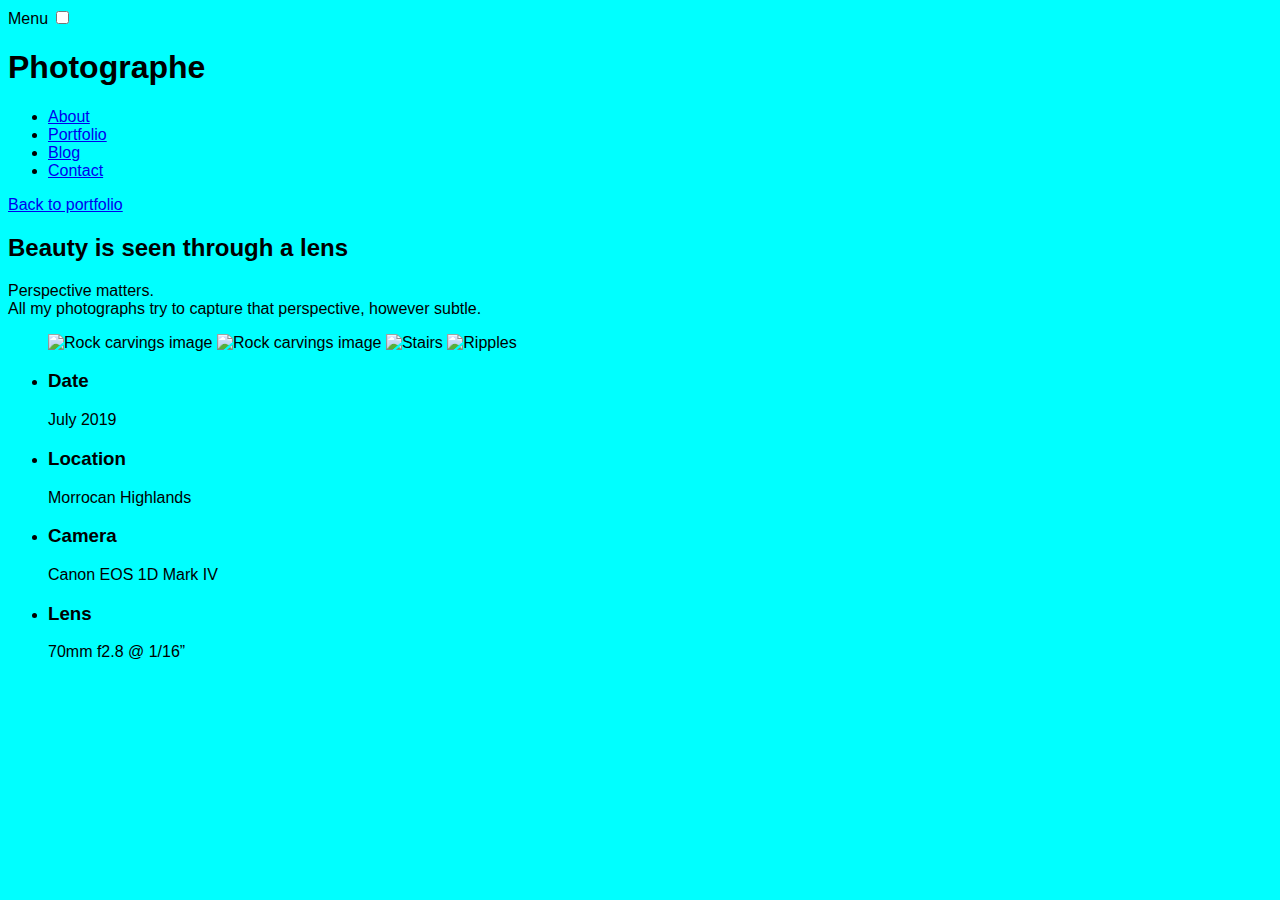
==== index.html @ aca53f69 "Putting the fonts links in the html and creating some files for fonts" ====
<!DOCTYPE html>
<html lang="en">
<head>
  <meta charset="UTF-8">
  <meta name="viewport" content="width=device-width, initial-scale=1.0">
  <link rel="stylesheet" href="css/index.css">
  <link href="https://fonts.googleapis.com/css2?family=DM+Sans:wght@400;700&display=swap" rel="stylesheet">
  <link href="https://fonts.googleapis.com/css2?family=DM+Sans:wght@400;700&family=DM+Serif+Display&display=swap" rel="stylesheet">
  <title>Portfolio detail</title>
</head>
<body>
  <label class="label_menu" for="menu">Menu</label>
  <input class="input_menu" type="checkbox" id="menu">
  <header class="site_header">
    <h1 class="site_header__heading">
      Photographe
    </h1>
    <nav class="site_header__navigation">
      <ul class="site_header__lists">
        <li class="site_header__list--items"> <a class="site_header__list--link" href="/about">About</a></li>
        <li class="site_header__list--items"> <a class="site_header__list--link" href="/portfolio">Portfolio</a></li>
        <li class="site_header__list--items"> <a class="site_header__list--link" href="/blog">Blog</a></li>
        <li class="site_header__list--items"> <a class="site_header__list--link" href="/contact">Contact</a></li>
      </ul>
    </nav>
  </header>
  <main>
    <header class="masthead">
      <p class="previous"><a href="/portfolio">Back to portfolio</a></p>
      <h2 class="masthead_heading">
        Beauty is seen through a lens
      </h2>
      <p class="masthead-description">
        Perspective matters.<br>
        All my photographs try to capture that perspective, however subtle.
      </p>
      <figure>
        <picture>
        <img src="./images/rock_carvings_md.jpg" alt="Rock carvings image">
        </picture>
        <picture>
        <img src="./images/rock_carvings_sm.jpg" alt="Rock carvings image">
        </picture>
        <picture>
          <img src="./images/stairs_sm.jpg" alt="Stairs">
        </picture>
        <picture>
          <img src="./images/ripples_sm.jpg" alt="Ripples">
        </picture>
      </figure>
      <ul class="masthead_list">
        <li class="masthead_list__items">
          <h3 class="masthead_list__items--categorie">Date</h3>
          <p class="masthead_list__items--result">July 2019</p>
        </li>
        <li class="masthead_list__items">
          <h3 class="masthead_list__items--categorie">Location</h3>
          <p class="masthead_list__items--result">Morrocan Highlands</p>
        </li>
        <li class="masthead_list__items">
          <h3 class="masthead_list__items--categorie">Camera</h3>
          <p class="masthead_list__items--result">Canon EOS 1D Mark IV</p>
        </li>
        <li class="masthead_list__items">
          <h3 class="masthead_list__items--categorie">Lens</h3>
          <p class="masthead_list__items--result">70mm f2.8 @ 1/16”</p>
        </li>
      </ul>
    </header>
  </main>
</body>
</html>
---- css/index.css ----
html {
  font-family: Arial, Helvetica, sans-serif; }

body {
  background-color: aqua; }
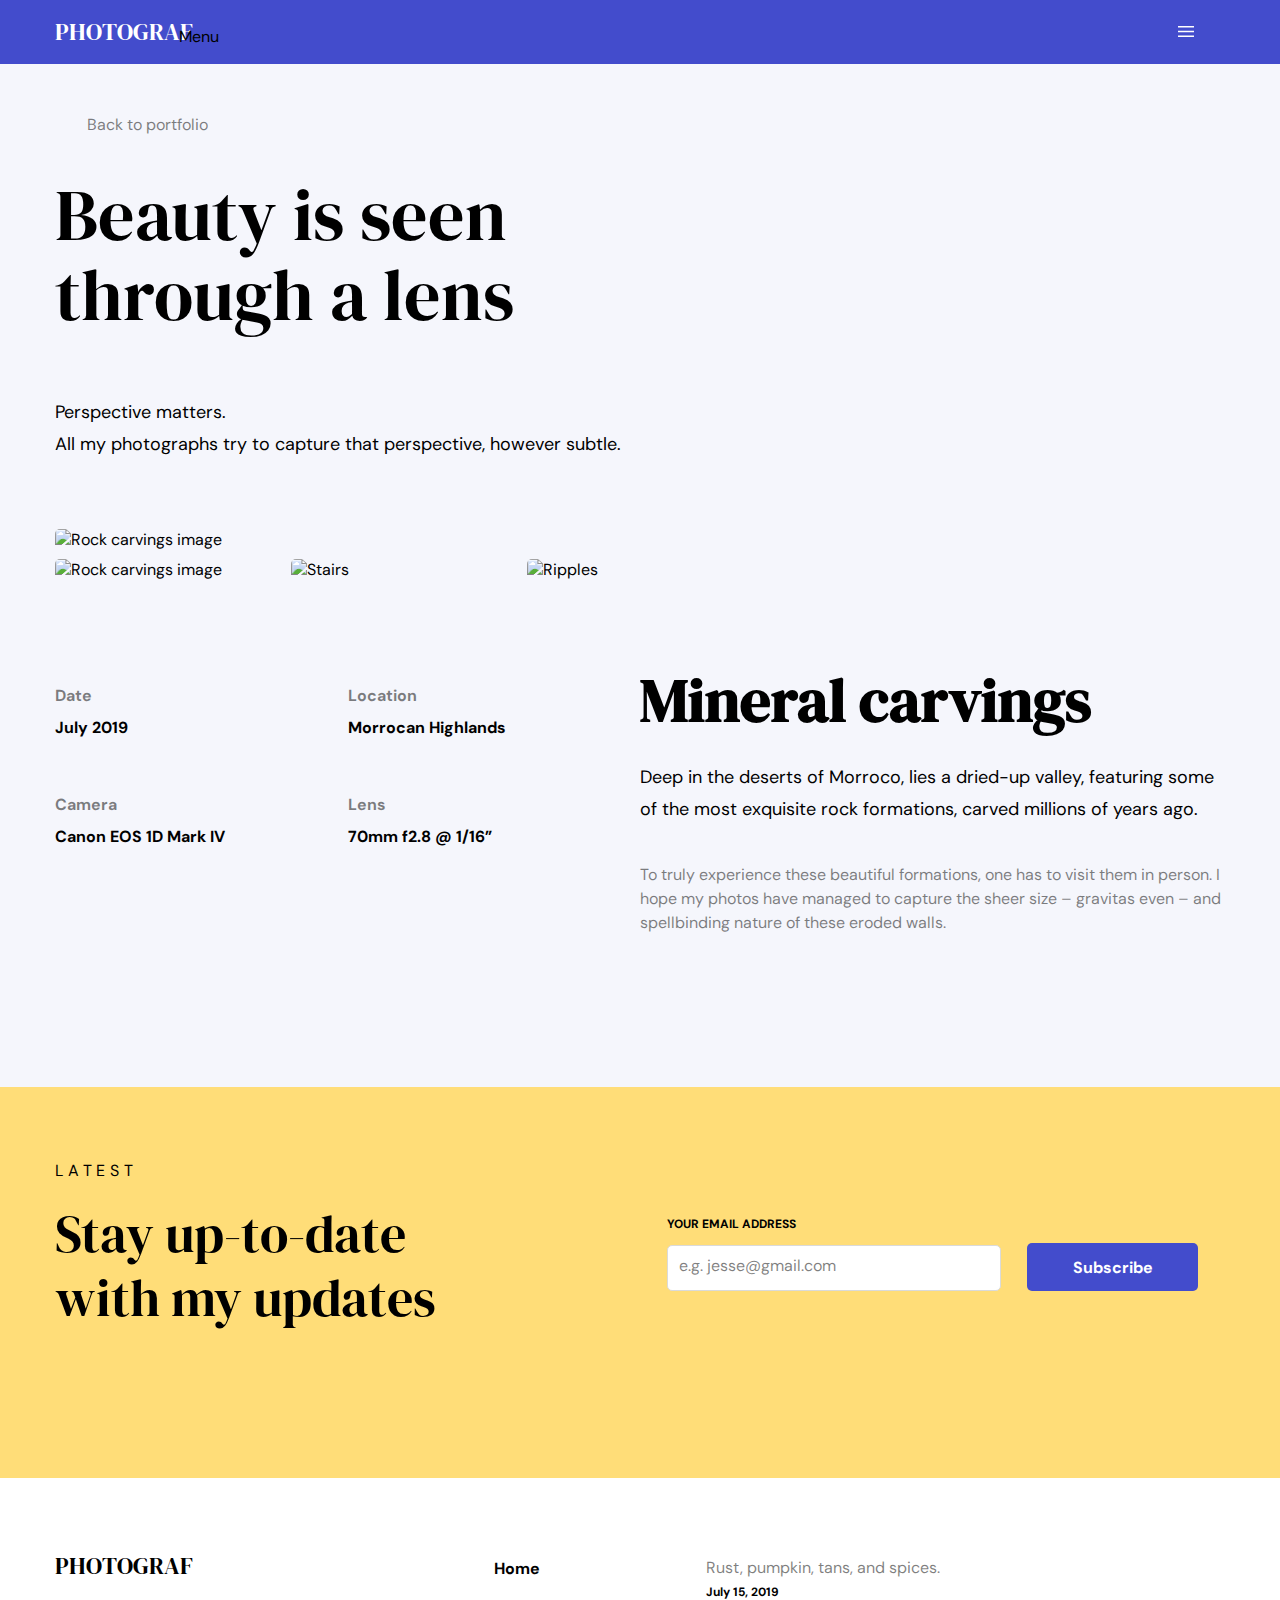
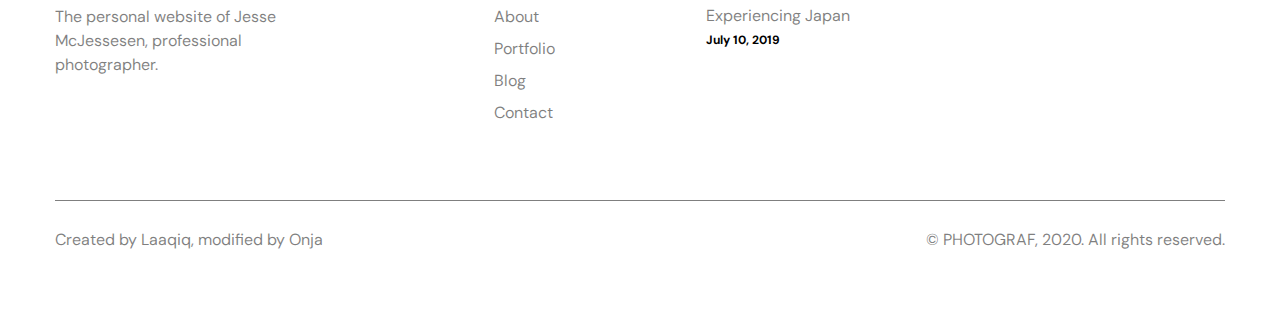
==== commit d3197544: "Modifying the alignement of the masthead in the desktop" ====
--- a/index.html
+++ b/index.html
@@ -1,72 +1,181 @@
 <!DOCTYPE html>
 <html lang="en">
+
 <head>
   <meta charset="UTF-8">
   <meta name="viewport" content="width=device-width, initial-scale=1.0">
   <link rel="stylesheet" href="css/index.css">
   <link href="https://fonts.googleapis.com/css2?family=DM+Sans:wght@400;700&display=swap" rel="stylesheet">
-  <link href="https://fonts.googleapis.com/css2?family=DM+Sans:wght@400;700&family=DM+Serif+Display&display=swap" rel="stylesheet">
+  <link href="https://fonts.googleapis.com/css2?family=DM+Sans:wght@400;700&family=DM+Serif+Display&display=swap"
+    rel="stylesheet">
   <title>Portfolio detail</title>
 </head>
+
 <body>
-  <label class="label_menu" for="menu">Menu</label>
-  <input class="input_menu" type="checkbox" id="menu">
+  <input type="checkbox" name="menu" id="menu">
   <header class="site_header">
-    <h1 class="site_header__heading">
-      Photographe
-    </h1>
-    <nav class="site_header__navigation">
-      <ul class="site_header__lists">
-        <li class="site_header__list--items"> <a class="site_header__list--link" href="/about">About</a></li>
-        <li class="site_header__list--items"> <a class="site_header__list--link" href="/portfolio">Portfolio</a></li>
-        <li class="site_header__list--items"> <a class="site_header__list--link" href="/blog">Blog</a></li>
-        <li class="site_header__list--items"> <a class="site_header__list--link" href="/contact">Contact</a></li>
-      </ul>
-    </nav>
+    <label class="label_menu" for="menu">
+      <span class="site_header--span">Menu</span>
+    </label>
+    <div class="container">
+      <h1 class="site_header__heading">
+        Photograf
+      </h1>
+      <nav class="site_header__navigation">
+        <ul class="site_header__lists">
+          <li class="site_header__list--items"> <a class="site_header__list--link" href="/about">About</a></li>
+          <li class="site_header__list--items"> <a class="site_header__list--link" href="/portfolio">Portfolio</a></li>
+          <li class="site_header__list--items"> <a class="site_header__list--link active" href="/blog">Blog</a></li>
+          <li class="site_header__list--items"> <a class="site_header__list--link" href="/contact">Contact</a></li>
+        </ul>
+      </nav>
+    </div>
   </header>
   <main>
     <header class="masthead">
-      <p class="previous"><a href="/portfolio">Back to portfolio</a></p>
-      <h2 class="masthead_heading">
-        Beauty is seen through a lens
-      </h2>
-      <p class="masthead-description">
-        Perspective matters.<br>
-        All my photographs try to capture that perspective, however subtle.
-      </p>
-      <figure>
-        <picture>
-        <img src="./images/rock_carvings_md.jpg" alt="Rock carvings image">
-        </picture>
-        <picture>
-        <img src="./images/rock_carvings_sm.jpg" alt="Rock carvings image">
-        </picture>
-        <picture>
-          <img src="./images/stairs_sm.jpg" alt="Stairs">
-        </picture>
-        <picture>
-          <img src="./images/ripples_sm.jpg" alt="Ripples">
-        </picture>
-      </figure>
-      <ul class="masthead_list">
-        <li class="masthead_list__items">
-          <h3 class="masthead_list__items--categorie">Date</h3>
-          <p class="masthead_list__items--result">July 2019</p>
-        </li>
-        <li class="masthead_list__items">
-          <h3 class="masthead_list__items--categorie">Location</h3>
-          <p class="masthead_list__items--result">Morrocan Highlands</p>
-        </li>
-        <li class="masthead_list__items">
-          <h3 class="masthead_list__items--categorie">Camera</h3>
-          <p class="masthead_list__items--result">Canon EOS 1D Mark IV</p>
-        </li>
-        <li class="masthead_list__items">
-          <h3 class="masthead_list__items--categorie">Lens</h3>
-          <p class="masthead_list__items--result">70mm f2.8 @ 1/16”</p>
-        </li>
-      </ul>
+      <div class="container">
+        <p class="previous"><a href="/portfolio">Back to portfolio</a></p>
+        <h2 class="masthead_heading">
+          Beauty is seen through a lens
+        </h2>
+        <p class="masthead-description description">
+          Perspective matters.<br>
+          All my photographs try to capture that perspective, however subtle.
+        </p>
+        <figure class="images_sample">
+          <picture class="image_1">
+            <source media="(min-width: 1170px)" srcset="./images/rock_carvings_lg.jpg">
+            <source media="(min-width: 768px)" srcset="./images/rock_carvings_sm.jpg">
+            <img src="./images/rock_sm.jpg" alt="Rock carvings image">
+          </picture>
+          <picture class="image_2">
+            <source media="(min-width: 1170px)" srcset="./images/rock_carvings_lg.jpg">
+            <source media="(min-width: 768px)" srcset="./images/rock_carvings_md.jpg">
+            <img src="./images/rock_carvings_sm.jpg" alt="Rock carvings image">
+          </picture>
+          <picture class="image_3">
+            <source media="(min-width: 1170px)" srcset="./images/stairs_lg.jpg">
+            <source media="(min-width: 768px)" srcset="./images/stairs_md.jpg">
+            <img src="./images/stairs_sm.jpg" alt="Stairs">
+          </picture>
+          <picture class="image_4">
+            <source media="(min-width: 1170px)" srcset="./images/ripples_lg.jpg">
+            <source media="(min-width: 768px)" srcset="./images/ripples_md.jpg">
+            <img src="./images/ripples_sm.jpg" alt="Ripples">
+          </picture>
+        </figure>
+        <div class="masthead_information">
+          <ul class="masthead_list">
+            <li class="masthead_list__items">
+              <h3 class="masthead_list__items--categorie">Date</h3>
+              <p class="masthead_list__items--result">July 2019</p>
+            </li>
+            <li class="masthead_list__items">
+              <h3 class="masthead_list__items--categorie">Location</h3>
+              <p class="masthead_list__items--result">Morrocan Highlands</p>
+            </li>
+            <li class="masthead_list__items">
+              <h3 class="masthead_list__items--categorie">Camera</h3>
+              <p class="masthead_list__items--result">Canon EOS <br> 1D Mark IV</p>
+            </li>
+            <li class="masthead_list__items">
+              <h3 class="masthead_list__items--categorie">Lens</h3>
+              <p class="masthead_list__items--result">70mm f2.8 @ 1/16”</p>
+            </li>
+          </ul>
+          <div class="information">
+            <header class="information_header">
+              <h3 class="information_heading">Mineral carvings</h3>
+            </header>
+            <p class="information_description description">Deep in the deserts of Morroco, lies a dried-up valley,
+              featuring
+              some of the most exquisite rock formations, carved millions of years ago.</p>
+            <p class="information_recommendation">To truly experience these beautiful formations, one has to visit them
+              in
+              person. I hope my photos have managed to capture the sheer size – gravitas even – and spellbinding nature
+              of
+              these eroded walls.</p>
+            <ul class="social_links">
+              <li><a class="icon icon_facebook" href="/facebook">Facebook</a></li>
+              <li><a class="icon icon_twitter" href="/twitter">Twitter</a></li>
+              <li><a class="icon icon_instagram" href="/instagram">instagram</a></li>
+            </ul>
+          </div>
+        </div>
+      </div>
     </header>
+    <article class="updates">
+      <div class="container updates_container">
+        <div class="header_container">
+          <p class="updates_categorie">Latest</p>
+          <header class="upadates_header">
+            <h3 class="updates_heading">Stay up-to-date with my updates</h3>
+          </header>
+        </div>
+        <form class="form_subscribe" action="/subscribe" mehtod="POST">
+          <div class="form_row">
+            <label for="subscribe_email" class="updates_label">Your email address</label>
+            <input type="email" name="email" id="subscribe_email" placeholder="e.g. jesse@gmail.com" required>
+          </div>
+          <div class="form_actions">
+            <button class="updates_submit" type="submit">Subscribe</button>
+          </div>
+        </form>
+      </div>
+    </article>
   </main>
+  <footer class="footer">
+    <div class="container">
+      <div class="footer_container">
+        <div class="footer_personal__info">
+          <h3 class="footer_heading">Photograf</h3>
+          <p class="footer_presentation">The personal website of Jesse McJessesen, professional photographer.</p>
+          <ul class="social_links">
+            <li><a class="icon icon_facebook" href="/facebook">Facebook</a></li>
+            <li><a class="icon icon_twitter" href="/twitter">Twitter</a></li>
+            <li><a class="icon icon_instagram" href="/instagram">instagram</a></li>
+          </ul>
+        </div>
+        <div class="footer_lists__container">
+          <ul class="footer__lists">
+            <li class="footer_list--items footer_list--items-active"><a class="active" href="/home">Home</a></li>
+            <li class="footer__list--items"> <a class="footer__list--link" href="/about">About</a></li>
+            <li class="footer__list--items"> <a class="footer__list--link" href="/portfolio">Portfolio</a></li>
+            <li class="footer__list--items"> <a class="footer__list--link" href="/blog">Blog</a></li>
+            <li class="footer__list--items"> <a class="footer__list--link" href="/contact">Contact</a></li>
+          </ul>
+        </div>
+        <div class="footer_images__container">
+          <ul class="footer_images__lists">
+            <li class="footer_woman__images">
+              <picture>
+                <source media="(min-width: 1000px)" srcset="./images/woman_sm.jpg">
+                <img src="./images/woman_xs.jpg" alt="">
+              </picture>
+              <div>
+                <p class="image_name">Rust, pumpkin, tans, and spices.</p>
+                <p class="image_date">July 15, 2019</p>
+              </div>
+            </li>
+            <li class="footer_passage__images">
+              <picture>
+                <source media="(min-width: 1000px)" srcset="./images/passage_sm.jpg">
+                <img src="./images/passage_xs.jpg" alt="">
+              </picture>
+              <div>
+                <p class="image_name">Experiencing Japan</p>
+                <p class="image_date">July 10, 2019</p>
+              </div>
+            </li>
+          </ul>
+        </div>
+      </div>
+      <div class="footer_creater">
+        <p class="footer_creater_modifier">Created by Laaqiq, modified by Onja</p>
+        <p class="footer_creater_copyright">© PHOTOGRAF, 2020. All rights reserved.</p>
+      </div>
+    </div>
+  </footer>
 </body>
+
 </html>--- a/css/index.css
+++ b/css/index.css
@@ -1,5 +1,618 @@
+.footer_heading {
+  font-family: 'DM Serif Display';
+  font-style: normal;
+  font-weight: normal;
+  font-size: 24px;
+  line-height: 32px;
+  text-transform: uppercase;
+  margin: 0; }
+
+.site_header__lists .site_header__list--items .site_header__list--link, .previous a, .masthead_list__items--result,
+.masthead_list__items--categorie, .information_recommendation, .updates_categorie, .updates_submit, #subscribe_email::placeholder, .footer_presentation,
+.footer__list--link,
+.image_name,
+.footer_creater_modifier,
+.footer_creater_copyright, .active {
+  font-family: 'DM Sans';
+  font-style: normal;
+  font-size: 1rem;
+  line-height: 24px; }
+
+.masthead-description, .information_description {
+  font-family: 'DM Sans';
+  font-style: normal;
+  font-weight: normal;
+  font-size: calc(1rem + 2px);
+  line-height: 32px;
+  color: #000000; }
+
 html {
-  font-family: Arial, Helvetica, sans-serif; }
+  font-family: "DM Sans", Arial, Helvetica, sans-serif; }
 
 body {
-  background-color: aqua; }
+  background-color: rgba(67, 76, 204, 0.05);
+  margin: 0;
+  padding: 0; }
+
+.container {
+  margin-inline-start: 14px;
+  margin-inline-end: 15px; }
+
+figure,
+p {
+  margin: 0;
+  padding: 0; }
+
+ul {
+  list-style: none;
+  margin: 0;
+  padding: 0; }
+
+body * a {
+  text-decoration: none; }
+
+@media (min-width: 1200px) {
+  .container {
+    margin-inline-end: auto;
+    margin-inline-start: auto;
+    max-width: 1170px;
+    overflow: hidden; } }
+
+.footer_heading {
+  font-family: 'DM Serif Display';
+  font-style: normal;
+  font-weight: normal;
+  font-size: 24px;
+  line-height: 32px;
+  text-transform: uppercase;
+  margin: 0; }
+
+.site_header__lists .site_header__list--items .site_header__list--link, .previous a, .masthead_list__items--result,
+.masthead_list__items--categorie, .information_recommendation, .updates_categorie, .updates_submit, #subscribe_email::placeholder, .footer_presentation,
+.footer__list--link,
+.image_name,
+.footer_creater_modifier,
+.footer_creater_copyright, .active {
+  font-family: 'DM Sans';
+  font-style: normal;
+  font-size: 1rem;
+  line-height: 24px; }
+
+.masthead-description, .information_description {
+  font-family: 'DM Sans';
+  font-style: normal;
+  font-weight: normal;
+  font-size: calc(1rem + 2px);
+  line-height: 32px;
+  color: #000000; }
+
+.site_header {
+  background-color: #434CCC;
+  position: relative;
+  width: 100%;
+  top: 0;
+  left: 0;
+  right: 0;
+  padding-block-start: 16px;
+  padding-block-end: 16px; }
+
+.site_header__heading {
+  font-family: 'DM Serif Display';
+  font-style: normal;
+  font-weight: normal;
+  font-size: calc(1rem + 0.5rem);
+  line-height: calc(24px + 8px);
+  color: #FFFFFF;
+  text-transform: uppercase;
+  margin: 0;
+  padding: 0; }
+
+input[type="checkbox"] {
+  position: absolute;
+  z-index: -1;
+  top: 4%;
+  left: 90%; }
+
+.site_header--span {
+  display: block;
+  text-indent: -999px; }
+
+.label_menu {
+  position: absolute;
+  width: 20px;
+  height: 14px;
+  background-image: url("../images/icon_menu.svg");
+  background-repeat: no-repeat;
+  background-size: 1rem;
+  top: 40%;
+  left: 92%; }
+
+.site_header__navigation {
+  padding: 2rem;
+  background-color: lightslategray;
+  position: absolute;
+  z-index: 2;
+  top: 0;
+  left: 0;
+  bottom: 100%;
+  width: 200px;
+  height: 100vh;
+  transform: translateX(-100%);
+  transition: transform 0.3s; }
+
+body > input[type="checkbox"]:checked ~ .site_header .site_header__navigation {
+  transform: translateX(0%); }
+
+body > input[type="checkbox"]:checked ~ .site_header .label_menu {
+  position: absolute;
+  z-index: 2;
+  top: 0;
+  right: 0;
+  bottom: 0;
+  left: 0;
+  height: 100%;
+  width: 100%; }
+
+.site_header__lists {
+  display: flex;
+  flex-direction: column;
+  justify-content: space-between; }
+  .site_header__lists .site_header__list--items + .site_header__list--items {
+    padding-block-start: 1rem; }
+
+.site_header__lists .site_header__list--items .site_header__list--link {
+  font-weight: bold;
+  color: #FFFFFF; }
+
+.site_header__lists .site_header__list--items .active,
+.site_header__lists .site_header__list--link:hover {
+  color: black;
+  opacity: 0.5; }
+
+.footer_heading {
+  font-family: 'DM Serif Display';
+  font-style: normal;
+  font-weight: normal;
+  font-size: 24px;
+  line-height: 32px;
+  text-transform: uppercase;
+  margin: 0; }
+
+.site_header__lists .site_header__list--items .site_header__list--link, .previous a, .masthead_list__items--result,
+.masthead_list__items--categorie, .information_recommendation, .updates_categorie, .updates_submit, #subscribe_email::placeholder, .footer_presentation,
+.footer__list--link,
+.image_name,
+.footer_creater_modifier,
+.footer_creater_copyright, .active {
+  font-family: 'DM Sans';
+  font-style: normal;
+  font-size: 1rem;
+  line-height: 24px; }
+
+.masthead-description, .information_description {
+  font-family: 'DM Sans';
+  font-style: normal;
+  font-weight: normal;
+  font-size: calc(1rem + 2px);
+  line-height: 32px;
+  color: #000000; }
+
+.masthead {
+  padding-block-start: 31px;
+  padding-block-end: 105px; }
+
+.previous a {
+  font-weight: normal;
+  color: rgba(0, 0, 0, 0.5); }
+
+.previous a::before {
+  content: '';
+  background-image: url("../images/icon_arrow_left.svg");
+  background-repeat: no-repeat;
+  background-position: left center;
+  background-size: 1rem;
+  padding-inline-start: 1rem;
+  padding-inline-end: 1rem; }
+
+.masthead_heading {
+  font-family: 'DM Serif Display';
+  font-style: normal;
+  font-weight: normal;
+  font-size: 52px;
+  line-height: 64px;
+  color: #000000;
+  margin: 0;
+  padding-block-start: 69px;
+  padding-block-end: 65px; }
+
+.images_sample {
+  padding-block-start: 82px;
+  padding-block-end: 92px;
+  display: grid;
+  grid-template-columns: repeat(5, 1fr);
+  column-gap: 9px;
+  row-gap: 9px; }
+
+picture {
+  position: relative;
+  display: block; }
+
+.images_sample picture img {
+  border-radius: 5px; }
+
+.images_sample .image_1 {
+  grid-column: 1 / 6; }
+
+.masthead_list {
+  display: grid;
+  grid-template-columns: repeat(2, 1fr);
+  row-gap: 40px; }
+
+.masthead_list__items--result,
+.masthead_list__items--categorie {
+  font-weight: bold; }
+
+.masthead_list__items--categorie {
+  color: rgba(0, 0, 0, 0.5);
+  margin: 0;
+  padding-block-end: 8px; }
+
+.masthead_list__items--result {
+  color: #000000; }
+
+@media (min-width: 1200px) {
+  .masthead_heading {
+    font-size: 72px;
+    line-height: 80px;
+    max-width: 50%;
+    padding-block-start: 38px;
+    padding-block-end: 61px; }
+  .masthead {
+    padding-block-start: 49px;
+    padding-block-end: 76px; }
+  .masthead_information {
+    padding-block-start: 104px;
+    display: grid;
+    grid-template-columns: repeat(8, 1fr);
+    grid-template-rows: repeat(6, 1fr); }
+  .masthead_list {
+    row-gap: 0;
+    grid-column: 1 / 5;
+    grid-row: 1 / 5; }
+    .masthead_list br {
+      display: none; }
+  .information {
+    grid-column: 5 / 9;
+    grid-row: 1 / 7; }
+  .images_sample {
+    padding-block-end: 0px;
+    padding-block-start: 69px; } }
+
+.footer_heading {
+  font-family: 'DM Serif Display';
+  font-style: normal;
+  font-weight: normal;
+  font-size: 24px;
+  line-height: 32px;
+  text-transform: uppercase;
+  margin: 0; }
+
+.site_header__lists .site_header__list--items .site_header__list--link, .previous a, .masthead_list__items--result,
+.masthead_list__items--categorie, .information_recommendation, .updates_categorie, .updates_submit, #subscribe_email::placeholder, .footer_presentation,
+.footer__list--link,
+.image_name,
+.footer_creater_modifier,
+.footer_creater_copyright, .active {
+  font-family: 'DM Sans';
+  font-style: normal;
+  font-size: 1rem;
+  line-height: 24px; }
+
+.masthead-description, .information_description {
+  font-family: 'DM Sans';
+  font-style: normal;
+  font-weight: normal;
+  font-size: calc(1rem + 2px);
+  line-height: 32px;
+  color: #000000; }
+
+.information {
+  padding-block-start: 75px; }
+
+.information_header {
+  font-family: 'DM Serif Display';
+  font-style: normal;
+  font-weight: normal;
+  font-size: 40px;
+  line-height: 48px;
+  color: #000000;
+  margin: 0; }
+
+.information_heading {
+  margin: 0;
+  padding-block-end: 31px; }
+
+.information_recommendation {
+  font-weight: normal;
+  color: rgba(0, 0, 0, 0.5);
+  padding-block-start: 32px;
+  padding-block-end: 31px; }
+
+@media (min-width: 1200px) {
+  .information {
+    padding-block-start: 0px; }
+  .information_heading {
+    padding-block-end: 29px;
+    margin-block-start: -16px; }
+  .information_recommendation {
+    padding-block-start: 38px;
+    padding-block-end: 55px; }
+  .information_header {
+    font-family: 'DM Serif Display';
+    font-style: normal;
+    font-weight: normal;
+    font-size: 52px;
+    line-height: 64px;
+    color: #000000; } }
+
+.social_links {
+  display: flex;
+  flex-direction: row; }
+
+.icon {
+  background-repeat: no-repeat;
+  background-position: bottom center;
+  width: 1.5rem;
+  display: block;
+  text-indent: -999px;
+  margin-inline-end: 10px; }
+
+.icon_facebook {
+  background-image: url("../images/icon_facebook.svg"); }
+
+.icon_twitter {
+  background-image: url("../images/icon_twitter.svg"); }
+
+.icon_instagram {
+  background-image: url("../images/icon_instagram.svg"); }
+
+.footer_heading {
+  font-family: 'DM Serif Display';
+  font-style: normal;
+  font-weight: normal;
+  font-size: 24px;
+  line-height: 32px;
+  text-transform: uppercase;
+  margin: 0; }
+
+.site_header__lists .site_header__list--items .site_header__list--link, .previous a, .masthead_list__items--result,
+.masthead_list__items--categorie, .information_recommendation, .updates_categorie, .updates_submit, #subscribe_email::placeholder, .footer_presentation,
+.footer__list--link,
+.image_name,
+.footer_creater_modifier,
+.footer_creater_copyright, .active {
+  font-family: 'DM Sans';
+  font-style: normal;
+  font-size: 1rem;
+  line-height: 24px; }
+
+.masthead-description, .information_description {
+  font-family: 'DM Sans';
+  font-style: normal;
+  font-weight: normal;
+  font-size: calc(1rem + 2px);
+  line-height: 32px;
+  color: #000000; }
+
+.updates {
+  background-color: #FFDD78;
+  padding-block-start: 63px;
+  padding-block-end: 54px; }
+
+.updates_categorie {
+  letter-spacing: 0.3em;
+  text-transform: uppercase; }
+
+.updates_heading {
+  font-family: 'DM Serif Display';
+  font-style: normal;
+  font-weight: normal;
+  font-size: 40px;
+  line-height: 48px;
+  color: #000000;
+  margin: 0;
+  padding-top: 19px;
+  padding-bottom: 44px; }
+
+.updates_label {
+  font-family: 'DM Sans';
+  font-style: normal;
+  font-weight: bold;
+  font-size: 12px;
+  line-height: 16px;
+  text-transform: uppercase;
+  color: #000000; }
+
+.updates_submit {
+  background: #434CCC;
+  border-radius: 5px;
+  font-weight: bold;
+  text-align: center;
+  color: #FFFFFF;
+  border: none;
+  padding: 13px 45.5px 11px 45.5px; }
+
+#subscribe_email {
+  background: #FFFFFF;
+  border: 1px solid #DADADA;
+  box-sizing: border-box;
+  border-radius: 5px;
+  width: 100%;
+  margin-top: 12px;
+  margin-bottom: 16px;
+  padding: 13px 11px 16px; }
+
+#subscribe_email::placeholder {
+  color: rgba(0, 0, 0, 0.5); }
+
+@media (min-width: 1200px) {
+  .updates {
+    padding-block-start: 72px;
+    padding-block-end: 104px; }
+  .updates_heading {
+    font-family: 'DM Serif Display';
+    font-style: normal;
+    font-weight: normal;
+    font-size: 52px;
+    line-height: 64px;
+    color: #000000; }
+  .updates_container {
+    display: grid;
+    grid-template-columns: repeat(8, 1fr); }
+  .header_container {
+    grid-column: 1 / 4; }
+  .form_subscribe {
+    grid-column: 5 / 9;
+    display: flex;
+    flex-direction: row;
+    justify-content: space-evenly;
+    align-items: center; }
+  #subscribe_email {
+    margin-top: 12px;
+    margin-block-end: 30px; } }
+
+.footer_heading {
+  font-family: 'DM Serif Display';
+  font-style: normal;
+  font-weight: normal;
+  font-size: 24px;
+  line-height: 32px;
+  text-transform: uppercase;
+  margin: 0; }
+
+.site_header__lists .site_header__list--items .site_header__list--link, .previous a, .masthead_list__items--result,
+.masthead_list__items--categorie, .information_recommendation, .updates_categorie, .updates_submit, #subscribe_email::placeholder, .footer_presentation,
+.footer__list--link,
+.image_name,
+.footer_creater_modifier,
+.footer_creater_copyright, .active {
+  font-family: 'DM Sans';
+  font-style: normal;
+  font-size: 1rem;
+  line-height: 24px; }
+
+.masthead-description, .information_description {
+  font-family: 'DM Sans';
+  font-style: normal;
+  font-weight: normal;
+  font-size: calc(1rem + 2px);
+  line-height: 32px;
+  color: #000000; }
+
+.footer {
+  background-color: #FFFFFF; }
+
+.footer_heading {
+  color: #000000; }
+
+.footer_presentation,
+.footer__list--link,
+.image_name,
+.footer_creater_modifier,
+.footer_creater_copyright {
+  font-weight: normal;
+  color: rgba(0, 0, 0, 0.5); }
+
+.active {
+  font-weight: bold;
+  color: #000000; }
+
+.footer__list--link:hover {
+  color: #000000;
+  font-weight: bold; }
+
+.footer_list--items-active {
+  padding-bottom: 16px; }
+
+.footer__lists li + li {
+  padding-top: 8px; }
+
+.image_date {
+  font-family: 'DM Sans';
+  font-style: normal;
+  font-weight: bold;
+  font-size: 12px;
+  color: #000000;
+  line-height: 24px; }
+
+.footer_presentation {
+  padding-top: 23px;
+  padding-bottom: 23px; }
+
+.footer_personal__info {
+  padding-top: 76px;
+  padding-bottom: 79px; }
+
+.footer_images__container {
+  padding-top: 78px;
+  padding-bottom: 70px; }
+
+.footer_woman__images,
+.footer_passage__images {
+  display: flex;
+  flex-direction: row; }
+  .footer_woman__images picture img,
+  .footer_passage__images picture img {
+    border-radius: 10px;
+    transform: scale(0.7); }
+
+.footer_images__lists {
+  margin-inline-start: -1.5rem; }
+  .footer_images__lists div {
+    margin-block-start: 0.5rem; }
+
+.footer_creater {
+  border-top: 1px solid rgba(0, 0, 0, 0.5);
+  padding-top: 27px;
+  padding-bottom: 29px; }
+  .footer_creater p + p {
+    padding-top: 8px; }
+
+@media (min-width: 1200px) {
+  .footer_creater {
+    display: flex;
+    flex-direction: row;
+    justify-content: space-between;
+    padding-bottom: 75px; }
+    .footer_creater p + p {
+      padding-top: 0px; }
+  .footer_container {
+    display: grid;
+    grid-template-columns: repeat(8, 1fr); }
+  .footer_personal__info {
+    padding-top: 72px;
+    grid-column: 1 / 3; }
+  .footer_lists__container {
+    padding-top: 79px;
+    grid-column: 4 / 5; }
+  .footer_images__container {
+    padding-top: 78px;
+    grid-column: 6 / 9; }
+  .footer_woman__images,
+  .footer_passage__images {
+    display: flex;
+    flex-direction: row; }
+    .footer_woman__images picture img,
+    .footer_passage__images picture img {
+      border-radius: 10px;
+      transform: scale(0.5); }
+    .footer_woman__images picture,
+    .footer_passage__images picture {
+      margin-block-start: -2.5rem;
+      margin-block-end: -1rem;
+      margin-inline-start: -4rem;
+      margin-inline-end: -1rem; }
+  .footer_images__lists {
+    margin-inline-start: 0rem; }
+    .footer_images__lists div {
+      margin-block-start: 0rem; } }
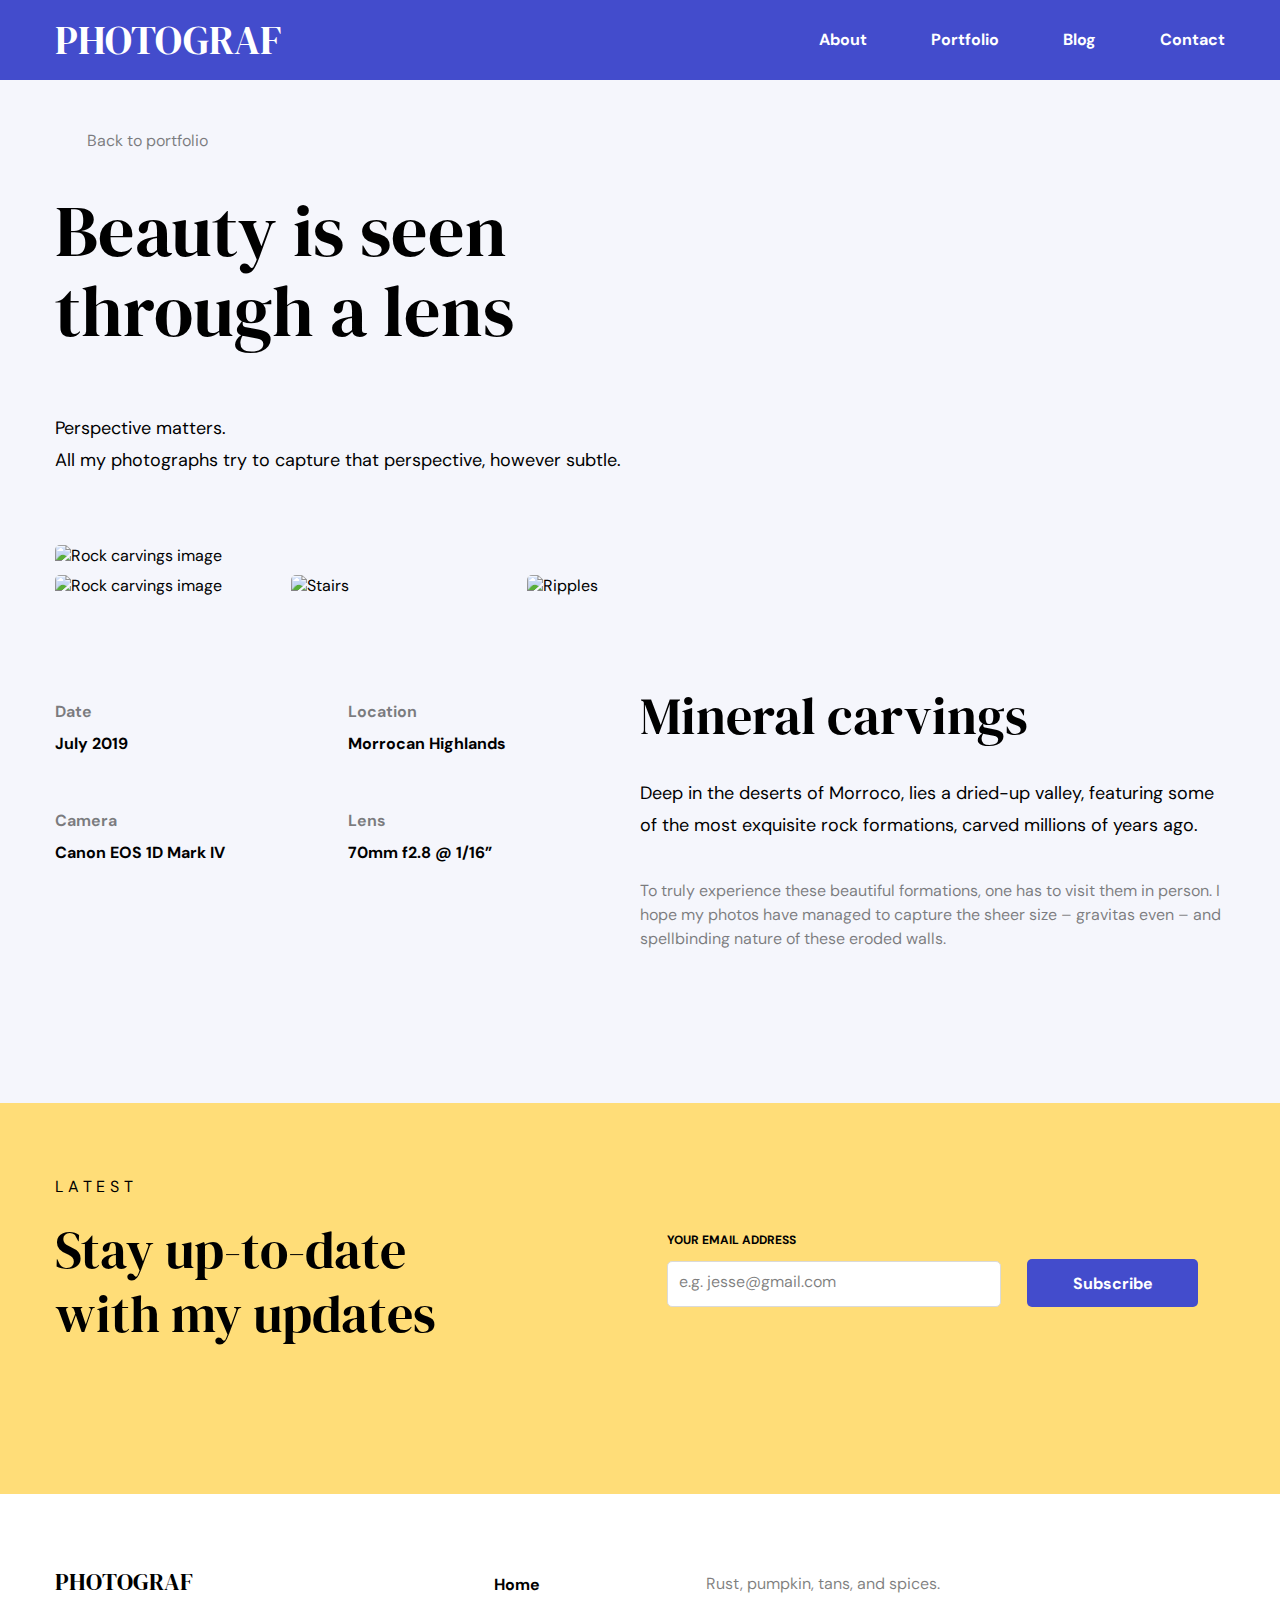
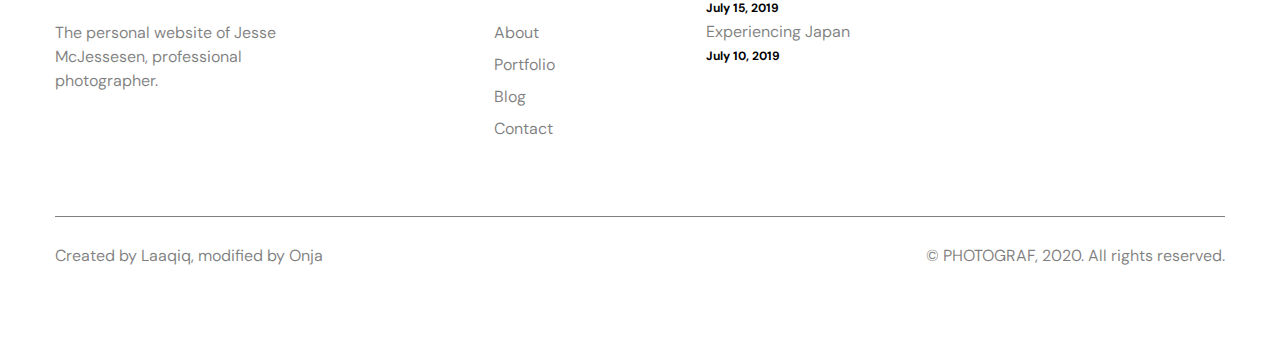
==== commit 02af7169: "Modifying the font of the masthead information heading" ====
--- a/index.html
+++ b/index.html
@@ -17,7 +17,7 @@
     <label class="label_menu" for="menu">
       <span class="site_header--span">Menu</span>
     </label>
-    <div class="container">
+    <div class="container site_header__container">
       <h1 class="site_header__heading">
         Photograf
       </h1>
@@ -84,9 +84,7 @@
             </li>
           </ul>
           <div class="information">
-            <header class="information_header">
-              <h3 class="information_heading">Mineral carvings</h3>
-            </header>
+            <h3 class="information_heading">Mineral carvings</h3>
             <p class="information_description description">Deep in the deserts of Morroco, lies a dried-up valley,
               featuring
               some of the most exquisite rock formations, carved millions of years ago.</p>
@@ -112,7 +110,7 @@
             <h3 class="updates_heading">Stay up-to-date with my updates</h3>
           </header>
         </div>
-        <form class="form_subscribe" action="/subscribe" mehtod="POST">
+        <form action="/subscribe" class="form_subscribe" method="POST">
           <div class="form_row">
             <label for="subscribe_email" class="updates_label">Your email address</label>
             <input type="email" name="email" id="subscribe_email" placeholder="e.g. jesse@gmail.com" required>
--- a/css/index.css
+++ b/css/index.css
@@ -100,12 +100,11 @@
   font-family: 'DM Serif Display';
   font-style: normal;
   font-weight: normal;
-  font-size: calc(1rem + 0.5rem);
-  line-height: calc(24px + 8px);
-  color: #FFFFFF;
-  text-transform: uppercase;
-  margin: 0;
-  padding: 0; }
+  font-size: 24px;
+  line-height: 32px;
+  text-transform: uppercase;
+  margin: 0;
+  color: #FFFFFF; }
 
 input[type="checkbox"] {
   position: absolute;
@@ -115,7 +114,7 @@
 
 .site_header--span {
   display: block;
-  text-indent: -999px; }
+  text-indent: -9999px; }
 
 .label_menu {
   position: absolute;
@@ -168,6 +167,46 @@
 .site_header__lists .site_header__list--link:hover {
   color: black;
   opacity: 0.5; }
+
+@media (min-width: 1200px) {
+  .site_header__heading {
+    font-family: 'DM Serif Display';
+    font-style: normal;
+    font-weight: normal;
+    font-size: 40px;
+    line-height: 48px;
+    color: #FFFFFF; }
+  .site_header__container {
+    display: flex;
+    flex-direction: row;
+    justify-content: space-between; }
+  .site_header__navigation {
+    padding: 0;
+    background-color: transparent;
+    position: relative;
+    top: 0;
+    left: auto;
+    right: 0;
+    bottom: auto;
+    width: auto;
+    height: auto;
+    box-shadow: none;
+    transform: none;
+    transition: none;
+    align-self: center; }
+  .site_header__lists .site_header__list--items .active {
+    color: #ffffff;
+    opacity: 1; }
+  .site_header__lists .site_header__list--items .active:hover {
+    color: black;
+    opacity: 0.5; }
+  .site_header__lists {
+    flex-direction: row; }
+    .site_header__lists .site_header__list--items + .site_header__list--items {
+      padding-block-start: 0rem;
+      margin-inline-start: 64px; }
+  .label_menu {
+    display: none; } }
 
 .footer_heading {
   font-family: 'DM Serif Display';
@@ -319,16 +358,14 @@
 .information {
   padding-block-start: 75px; }
 
-.information_header {
+.information_heading {
   font-family: 'DM Serif Display';
   font-style: normal;
   font-weight: normal;
   font-size: 40px;
   line-height: 48px;
   color: #000000;
-  margin: 0; }
-
-.information_heading {
+  margin: 0;
   margin: 0;
   padding-block-end: 31px; }
 
@@ -342,22 +379,22 @@
   .information {
     padding-block-start: 0px; }
   .information_heading {
-    padding-block-end: 29px;
-    margin-block-start: -16px; }
-  .information_recommendation {
-    padding-block-start: 38px;
-    padding-block-end: 55px; }
-  .information_header {
     font-family: 'DM Serif Display';
     font-style: normal;
     font-weight: normal;
     font-size: 52px;
     line-height: 64px;
-    color: #000000; } }
+    color: #000000;
+    padding-block-end: 29px;
+    margin-block-start: -16px; }
+  .information_recommendation {
+    padding-block-start: 38px;
+    padding-block-end: 55px; } }
 
 .social_links {
   display: flex;
-  flex-direction: row; }
+  flex-direction: row;
+  margin-inline-start: -0.5rem; }
 
 .icon {
   background-repeat: no-repeat;
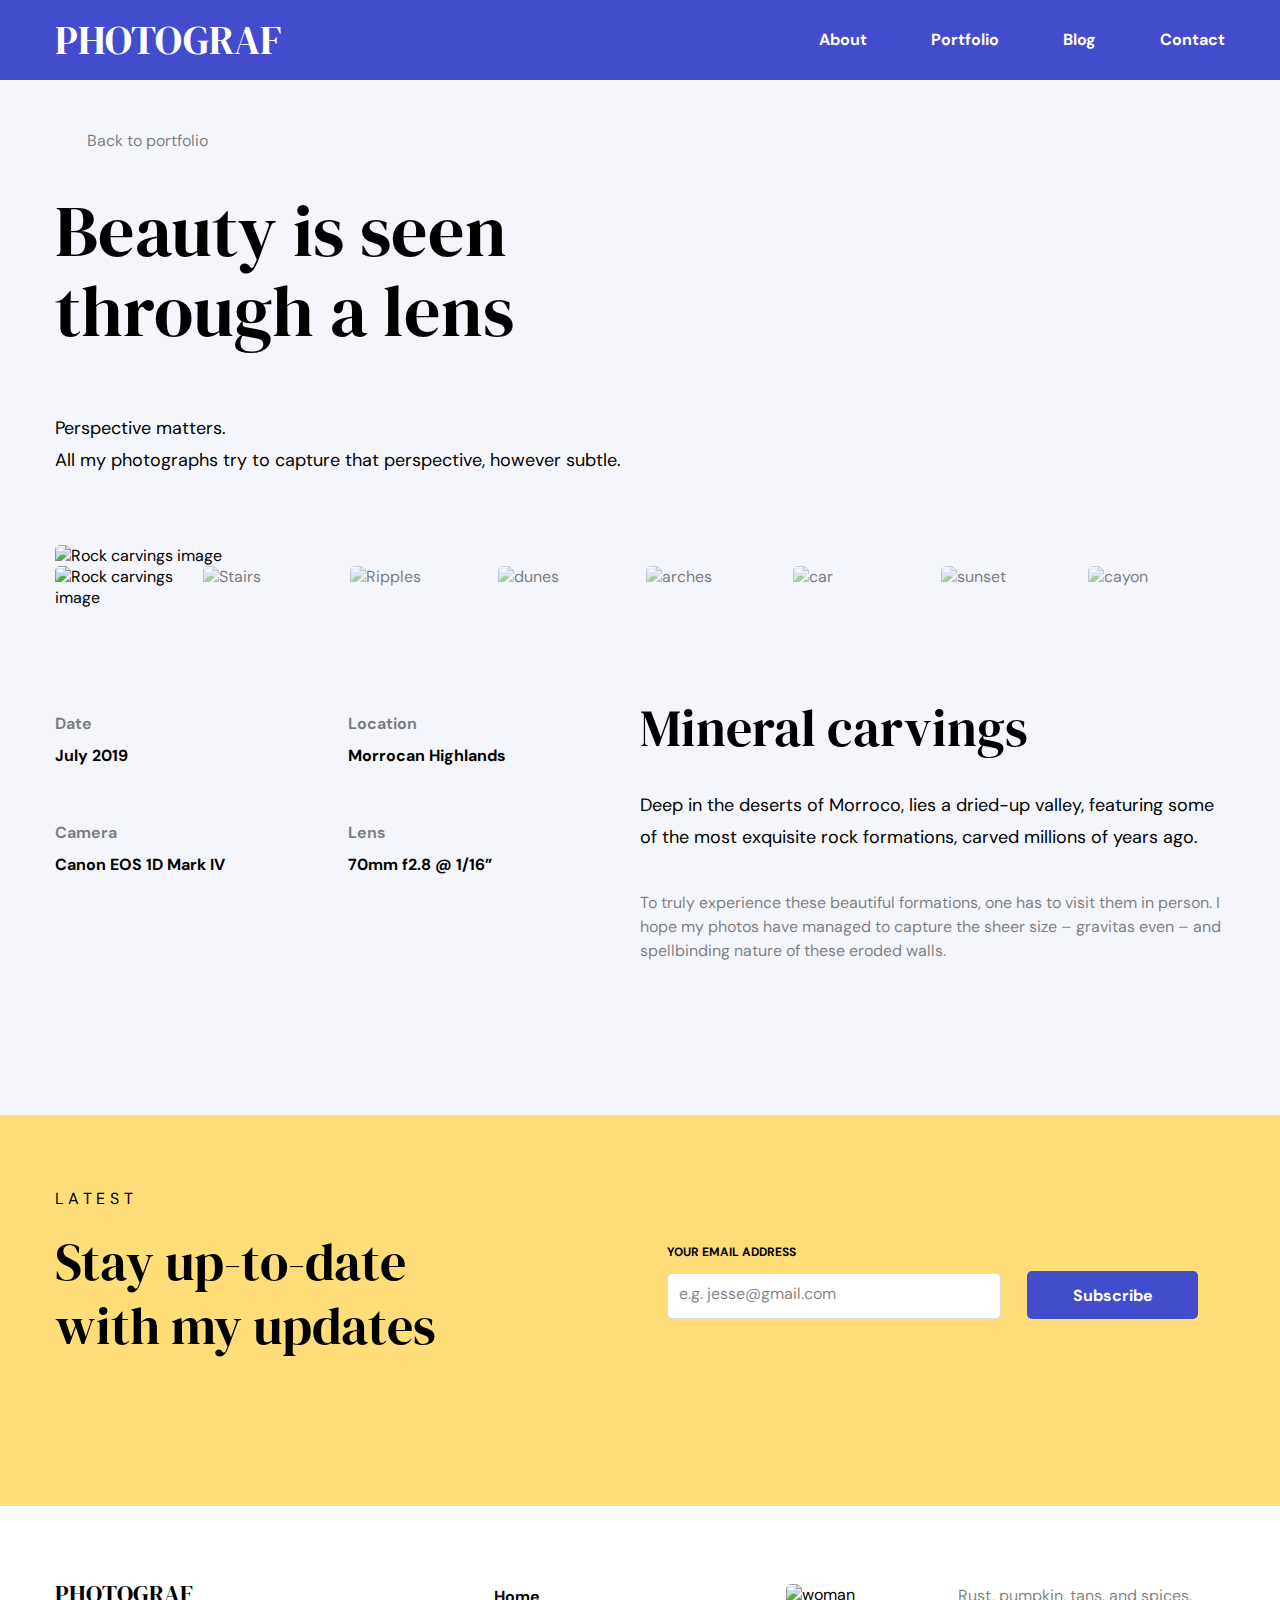
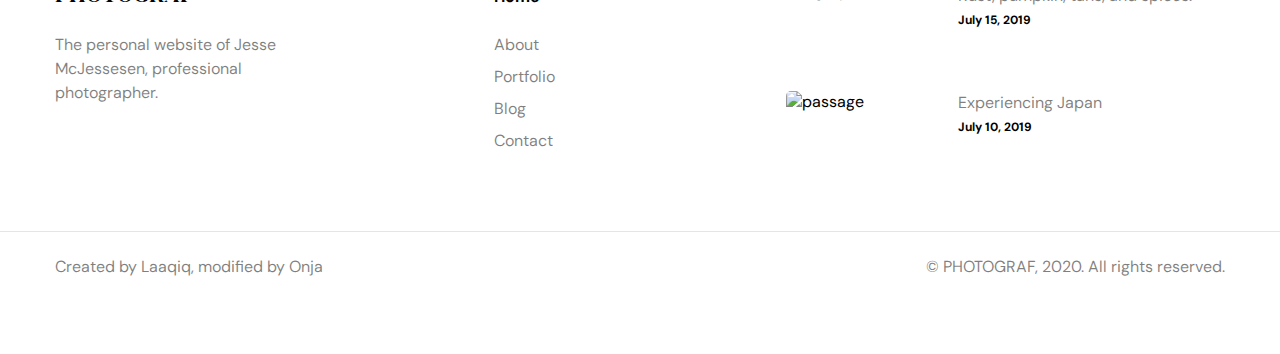
==== commit 5032e58d: "Fixing the width and the height of the images in the footer" ====
--- a/index.html
+++ b/index.html
@@ -45,24 +45,18 @@
         <figure class="images_sample">
           <picture class="image_1">
             <source media="(min-width: 1170px)" srcset="./images/rock_carvings_lg.jpg">
-            <source media="(min-width: 768px)" srcset="./images/rock_carvings_sm.jpg">
-            <img src="./images/rock_sm.jpg" alt="Rock carvings image">
+            <img src="./images/rock_carvings_md.jpg" alt="Rock carvings image">
           </picture>
-          <picture class="image_2">
-            <source media="(min-width: 1170px)" srcset="./images/rock_carvings_lg.jpg">
-            <source media="(min-width: 768px)" srcset="./images/rock_carvings_md.jpg">
-            <img src="./images/rock_carvings_sm.jpg" alt="Rock carvings image">
-          </picture>
-          <picture class="image_3">
-            <source media="(min-width: 1170px)" srcset="./images/stairs_lg.jpg">
-            <source media="(min-width: 768px)" srcset="./images/stairs_md.jpg">
-            <img src="./images/stairs_sm.jpg" alt="Stairs">
-          </picture>
-          <picture class="image_4">
-            <source media="(min-width: 1170px)" srcset="./images/ripples_lg.jpg">
-            <source media="(min-width: 768px)" srcset="./images/ripples_md.jpg">
-            <img src="./images/ripples_sm.jpg" alt="Ripples">
-          </picture>
+          <ul class="images_container">
+            <li><img src="./images/rock_carvings_sm.jpg" alt="Rock carvings image"></li>
+            <li><img src="./images/stairs_sm.jpg" alt="Stairs"></li>
+            <li><img src="./images/ripples_sm.jpg" alt="Ripples"></li>
+            <li><img src="./images/dunes_sm.jpg" alt="dunes"></li>
+            <li><img src="./images/arches_sm.jpg" alt="arches"></li>
+            <li><img src="./images/car_sm.jpg" alt="car"></li>
+            <li><img src="./images/sunset_sm.jpg" alt="sunset"></li>
+            <li><img src="./images/canyon_sm.jpg" alt="cayon"></li>
+          </ul>
         </figure>
         <div class="masthead_information">
           <ul class="masthead_list">
@@ -143,30 +137,30 @@
             <li class="footer__list--items"> <a class="footer__list--link" href="/contact">Contact</a></li>
           </ul>
         </div>
-        <div class="footer_images__container">
+        <!-- <div class="footer_images__container"> -->
           <ul class="footer_images__lists">
             <li class="footer_woman__images">
               <picture>
-                <source media="(min-width: 1000px)" srcset="./images/woman_sm.jpg">
-                <img src="./images/woman_xs.jpg" alt="">
+                <source media="(min-width: 1170px)" srcset="./images/woman_sm.jpg">
+                <img src="./images/woman_xs.jpg" alt="woman">
               </picture>
-              <div>
+              <div class="photos">
                 <p class="image_name">Rust, pumpkin, tans, and spices.</p>
                 <p class="image_date">July 15, 2019</p>
               </div>
             </li>
             <li class="footer_passage__images">
               <picture>
-                <source media="(min-width: 1000px)" srcset="./images/passage_sm.jpg">
-                <img src="./images/passage_xs.jpg" alt="">
+                <source media="(min-width: 1170px)" srcset="./images/passage_sm.jpg">
+                <img src="./images/passage_xs.jpg" alt="passage">
               </picture>
-              <div>
+              <div class="photos">
                 <p class="image_name">Experiencing Japan</p>
                 <p class="image_date">July 10, 2019</p>
               </div>
             </li>
           </ul>
-        </div>
+        <!-- </div> -->
       </div>
       <div class="footer_creater">
         <p class="footer_creater_modifier">Created by Laaqiq, modified by Onja</p>
--- a/css/index.css
+++ b/css/index.css
@@ -55,8 +55,7 @@
   .container {
     margin-inline-end: auto;
     margin-inline-start: auto;
-    max-width: 1170px;
-    overflow: hidden; } }
+    max-width: 1170px; } }
 
 .footer_heading {
   font-family: 'DM Serif Display';
@@ -266,21 +265,46 @@
 
 .images_sample {
   padding-block-start: 82px;
-  padding-block-end: 92px;
+  padding-block-end: 92px; }
+
+.images_container li:nth-child(4),
+.images_container li:nth-child(5),
+.images_container li:nth-child(6),
+.images_container li:nth-child(7),
+.images_container li:nth-child(8) {
+  display: none; }
+
+.images_sample picture img,
+.images_sample ul li img {
+  object-fit: cover;
+  width: 100%;
+  height: 100%;
+  border-radius: 5px; }
+
+.images_container {
+  position: relative;
   display: grid;
   grid-template-columns: repeat(5, 1fr);
-  column-gap: 9px;
-  row-gap: 9px; }
-
-picture {
-  position: relative;
-  display: block; }
-
-.images_sample picture img {
-  border-radius: 5px; }
-
-.images_sample .image_1 {
-  grid-column: 1 / 6; }
+  width: 100%;
+  height: calc(50vw - 85px);
+  column-gap: 9px; }
+
+.images_sample .images_container li:nth-child(1) {
+  grid-column: 1 / 3; }
+
+.images_sample .images_container li:nth-child(2) {
+  grid-column: 3 / 5; }
+
+.images_sample .images_container li:nth-child(3) {
+  grid-column: 5 / 6;
+  position: absolute;
+  top: 0%;
+  left: 0%;
+  width: calc(100% + calc(((19 + 15) * 100%) / 215));
+  height: 100%; }
+
+.images_sample .images_container li:nth-child(3) img {
+  border-radius: 5px 0px 0px 5px; }
 
 .masthead_list {
   display: grid;
@@ -325,7 +349,36 @@
     grid-row: 1 / 7; }
   .images_sample {
     padding-block-end: 0px;
-    padding-block-start: 69px; } }
+    padding-block-start: 69px; }
+  .images_container {
+    display: grid;
+    grid-template-columns: repeat(8, 1fr);
+    column-gap: 11px;
+    height: unset; }
+  .images_container li:nth-child(2) {
+    grid-column: 2 / 3; }
+  .images_container li:nth-child(4),
+  .images_container li:nth-child(5),
+  .images_container li:nth-child(6),
+  .images_container li:nth-child(7),
+  .images_container li:nth-child(8) {
+    display: block; }
+  .images_sample {
+    display: flex;
+    flex-direction: column; }
+    .images_sample .images_container li img {
+      width: 137px;
+      height: 85px; }
+    .images_sample .images_container li:not(:nth-child(1)) img {
+      opacity: 0.5; }
+  .images_sample .images_container li:nth-child(1),
+  .images_sample .images_container li:nth-child(2) {
+    grid-column: unset; }
+  .images_sample .images_container li:nth-child(3) {
+    grid-column: unset;
+    position: relative; }
+  .images_sample .images_container li:nth-child(3) img {
+    border-radius: 5px; } }
 
 .footer_heading {
   font-family: 'DM Serif Display';
@@ -412,6 +465,15 @@
 
 .icon_instagram {
   background-image: url("../images/icon_instagram.svg"); }
+
+.icon_facebook:hover {
+  filter: invert(90%) sepia(50%) saturate(1352%) hue-rotate(80deg) brightness(100%) contrast(100%); }
+
+.icon_twitter:hover {
+  filter: invert(50%) sepia(50%) saturate(1352%) hue-rotate(180deg) brightness(100%) contrast(100%); }
+
+.icon_instagram:hover {
+  filter: invert(90%) sepia(50%) saturate(1352%) hue-rotate(90deg) brightness(100%) contrast(100%); }
 
 .footer_heading {
   font-family: 'DM Serif Display';
@@ -547,7 +609,20 @@
   color: #000000; }
 
 .footer {
+  position: relative;
   background-color: #FFFFFF; }
+
+.footer::after {
+  content: '';
+  position: absolute;
+  width: 100%;
+  height: 1px;
+  left: 0%;
+  right: 0%;
+  top: 88%;
+  bottom: 0%;
+  background: #000000;
+  opacity: 0.1; }
 
 .footer_heading {
   color: #000000; }
@@ -596,20 +671,31 @@
 
 .footer_woman__images,
 .footer_passage__images {
-  display: flex;
-  flex-direction: row; }
-  .footer_woman__images picture img,
-  .footer_passage__images picture img {
-    border-radius: 10px;
-    transform: scale(0.7); }
+  display: grid;
+  grid-template-columns: repeat(2, 1fr);
+  column-gap: 31px; }
+
+.footer_images__lists li picture img {
+  object-fit: cover;
+  width: 100%;
+  height: 100%;
+  border-radius: 5px; }
 
 .footer_images__lists {
-  margin-inline-start: -1.5rem; }
-  .footer_images__lists div {
-    margin-block-start: 0.5rem; }
+  padding-top: 78px;
+  padding-bottom: 70px;
+  display: grid;
+  grid-template-columns: repeat(2, 1fr);
+  width: 100%;
+  row-gap: 27px; }
+
+.footer_woman__images {
+  grid-column: 1 / 3; }
+
+.footer_passage__images {
+  grid-column: 1 / 3; }
 
 .footer_creater {
-  border-top: 1px solid rgba(0, 0, 0, 0.5);
   padding-top: 27px;
   padding-bottom: 29px; }
   .footer_creater p + p {
@@ -623,6 +709,8 @@
     padding-bottom: 75px; }
     .footer_creater p + p {
       padding-top: 0px; }
+  .footer::after {
+    top: 72.5%; }
   .footer_container {
     display: grid;
     grid-template-columns: repeat(8, 1fr); }
@@ -632,24 +720,15 @@
   .footer_lists__container {
     padding-top: 79px;
     grid-column: 4 / 5; }
-  .footer_images__container {
+  .footer_images__lists {
     padding-top: 78px;
-    grid-column: 6 / 9; }
+    grid-column: 6 / 9;
+    row-gap: 39px; }
+  .footer_images__lists li picture img {
+    width: calc(100% - 100px);
+    height: calc(50vh - 100px); }
   .footer_woman__images,
   .footer_passage__images {
-    display: flex;
-    flex-direction: row; }
-    .footer_woman__images picture img,
-    .footer_passage__images picture img {
-      border-radius: 10px;
-      transform: scale(0.5); }
-    .footer_woman__images picture,
-    .footer_passage__images picture {
-      margin-block-start: -2.5rem;
-      margin-block-end: -1rem;
-      margin-inline-start: -4rem;
-      margin-inline-end: -1rem; }
-  .footer_images__lists {
-    margin-inline-start: 0rem; }
-    .footer_images__lists div {
-      margin-block-start: 0rem; } }
+    column-gap: unset; }
+  .footer_images__lists li .photos {
+    margin-inline-start: -3rem; } }
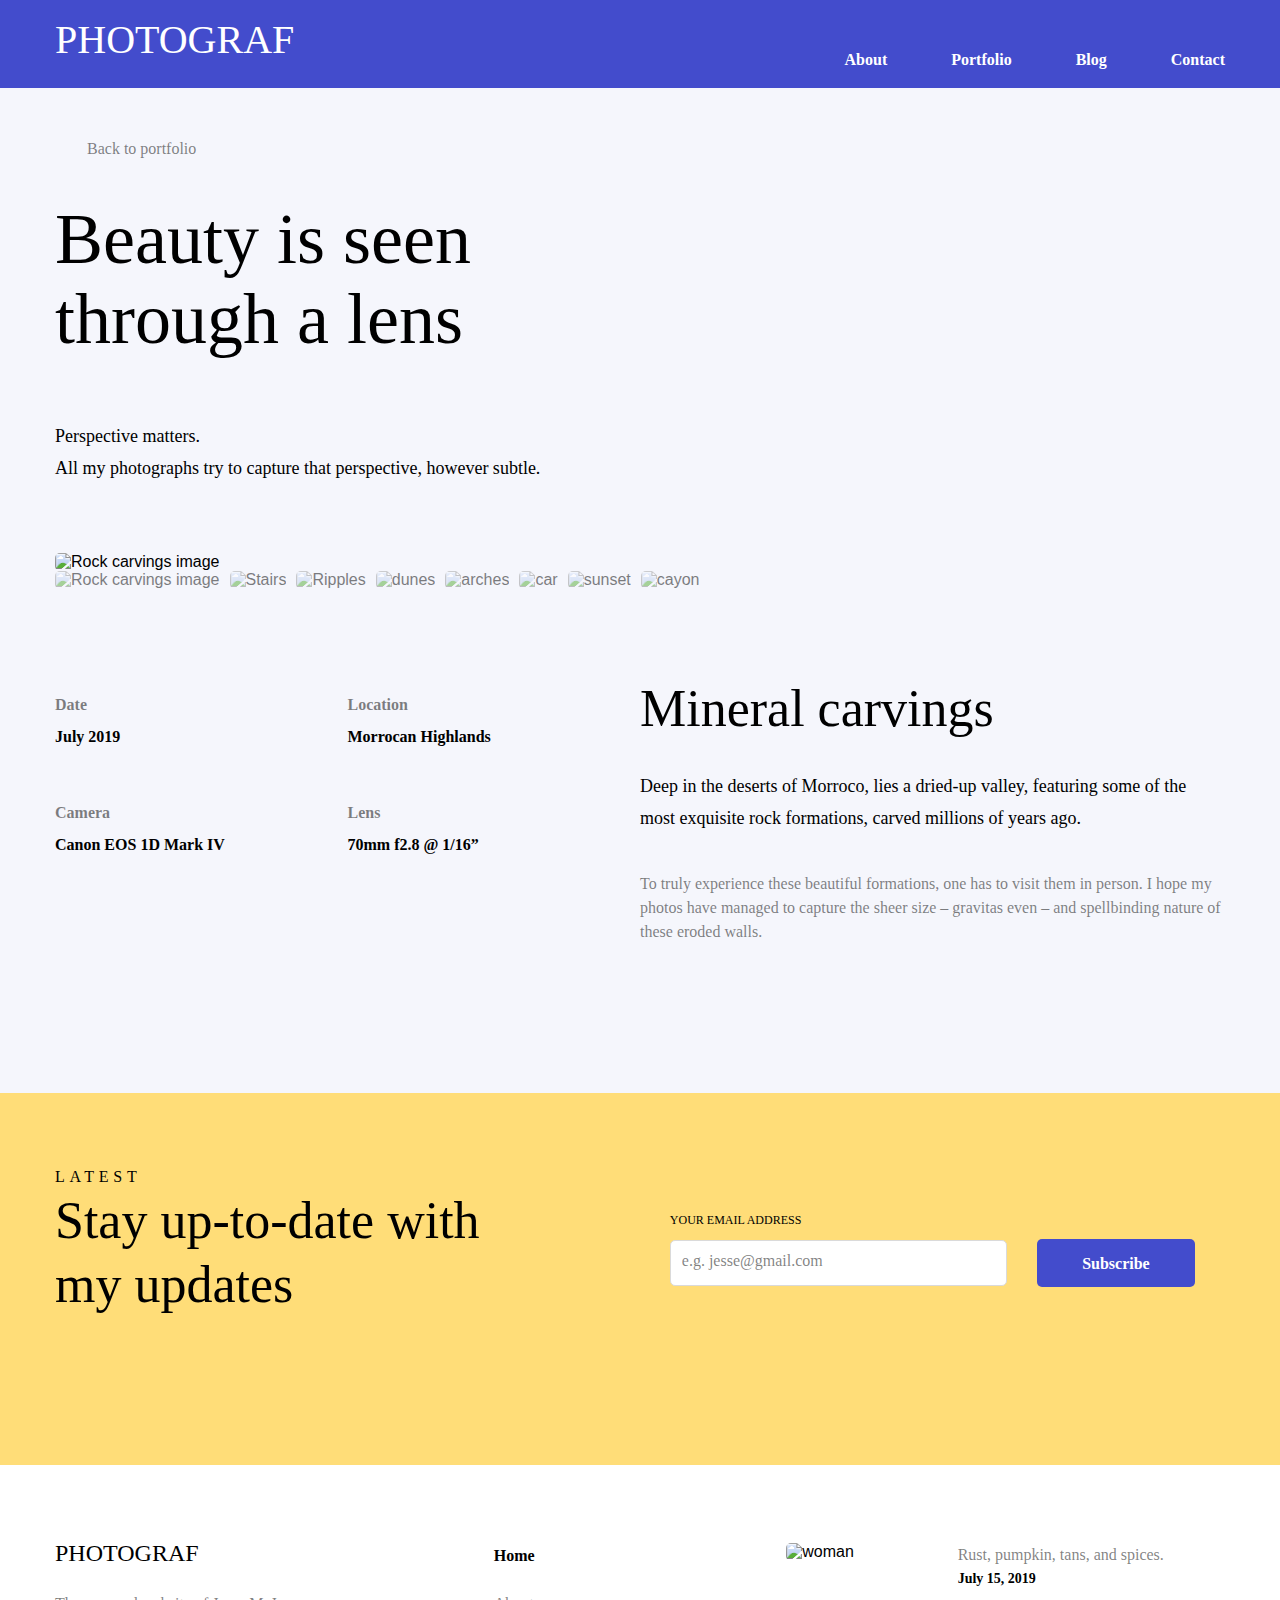
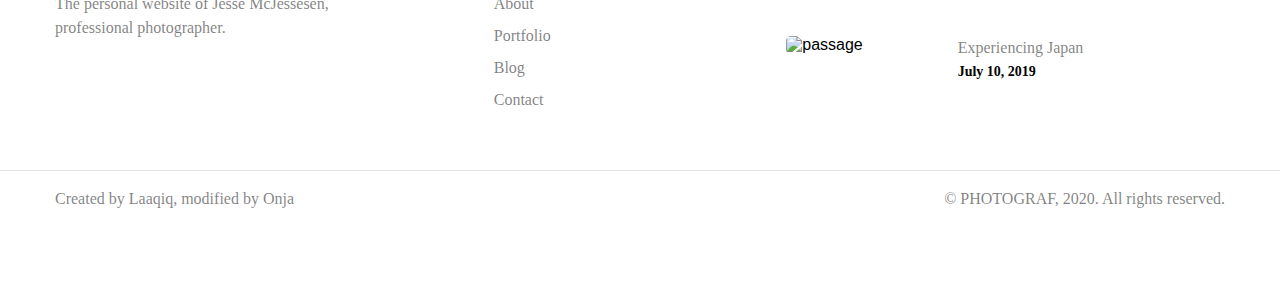
==== commit 3c87fb04: "Added link to the header and the menu link" ====
--- a/index.html
+++ b/index.html
@@ -5,23 +5,23 @@
   <meta charset="UTF-8">
   <meta name="viewport" content="width=device-width, initial-scale=1.0">
   <link rel="stylesheet" href="css/index.css">
-  <link href="https://fonts.googleapis.com/css2?family=DM+Sans:wght@400;700&display=swap" rel="stylesheet">
-  <link href="https://fonts.googleapis.com/css2?family=DM+Sans:wght@400;700&family=DM+Serif+Display&display=swap"
-    rel="stylesheet">
   <title>Portfolio detail</title>
 </head>
 
 <body>
-  <input type="checkbox" name="menu" id="menu">
+  <input type="checkbox" class="check" name="menu" id="menu">
   <header class="site_header">
     <label class="label_menu" for="menu">
       <span class="site_header--span">Menu</span>
     </label>
     <div class="container site_header__container">
       <h1 class="site_header__heading">
-        Photograf
+        <a class="site_header__heading--link" href="/">Photograf</a>
       </h1>
       <nav class="site_header__navigation">
+        <h1 class="site_header__heading navigation_heading">
+          <a class="site_header__heading--link" href="/">Photograf</a>
+        </h1>
         <ul class="site_header__lists">
           <li class="site_header__list--items"> <a class="site_header__list--link" href="/about">About</a></li>
           <li class="site_header__list--items"> <a class="site_header__list--link" href="/portfolio">Portfolio</a></li>
@@ -43,19 +43,21 @@
           All my photographs try to capture that perspective, however subtle.
         </p>
         <figure class="images_sample">
-          <picture class="image_1">
-            <source media="(min-width: 1170px)" srcset="./images/rock_carvings_lg.jpg">
-            <img src="./images/rock_carvings_md.jpg" alt="Rock carvings image">
-          </picture>
+          <div class="show_images">
+            <picture class="image_1">
+              <source media="(min-width: 1170px)" srcset="./images/rock_carvings_lg.webp">
+              <img class="image_changes" src="./images/rock_carvings_md.webp" alt="Rock carvings image">
+            </picture>
+          </div>
           <ul class="images_container">
-            <li><img src="./images/rock_carvings_sm.jpg" alt="Rock carvings image"></li>
-            <li><img src="./images/stairs_sm.jpg" alt="Stairs"></li>
-            <li><img src="./images/ripples_sm.jpg" alt="Ripples"></li>
-            <li><img src="./images/dunes_sm.jpg" alt="dunes"></li>
-            <li><img src="./images/arches_sm.jpg" alt="arches"></li>
-            <li><img src="./images/car_sm.jpg" alt="car"></li>
-            <li><img src="./images/sunset_sm.jpg" alt="sunset"></li>
-            <li><img src="./images/canyon_sm.jpg" alt="cayon"></li>
+            <li><img class="image_onclick" src="./images/rock_carvings_sm.webp" alt="Rock carvings image"></li>
+            <li><img class="image_onclick" src="./images/stairs_sm.webp" alt="Stairs"></li>
+            <li><img class="image_onclick" src="./images/ripples_sm.webp" alt="Ripples"></li>
+            <li><img class="image_onclick" src="./images/dunes_sm.webp" alt="dunes"></li>
+            <li><img class="image_onclick" src="./images/arches_sm.webp" alt="arches"></li>
+            <li><img class="image_onclick" src="./images/car_sm.webp" alt="car"></li>
+            <li><img class="image_onclick" src="./images/sunset_sm.webp" alt="sunset"></li>
+            <li><img class="image_onclick" src="./images/canyon_sm.webp" alt="cayon"></li>
           </ul>
         </figure>
         <div class="masthead_information">
@@ -137,30 +139,28 @@
             <li class="footer__list--items"> <a class="footer__list--link" href="/contact">Contact</a></li>
           </ul>
         </div>
-        <!-- <div class="footer_images__container"> -->
-          <ul class="footer_images__lists">
-            <li class="footer_woman__images">
-              <picture>
-                <source media="(min-width: 1170px)" srcset="./images/woman_sm.jpg">
-                <img src="./images/woman_xs.jpg" alt="woman">
-              </picture>
-              <div class="photos">
-                <p class="image_name">Rust, pumpkin, tans, and spices.</p>
-                <p class="image_date">July 15, 2019</p>
-              </div>
-            </li>
-            <li class="footer_passage__images">
-              <picture>
-                <source media="(min-width: 1170px)" srcset="./images/passage_sm.jpg">
-                <img src="./images/passage_xs.jpg" alt="passage">
-              </picture>
-              <div class="photos">
-                <p class="image_name">Experiencing Japan</p>
-                <p class="image_date">July 10, 2019</p>
-              </div>
-            </li>
-          </ul>
-        <!-- </div> -->
+        <ul class="footer_images__lists">
+          <li class="footer_woman__images">
+            <picture>
+              <source media="(min-width: 1170px)" srcset="./images/woman_sm.webp">
+              <img src="./images/woman_xs.webp" alt="woman">
+            </picture>
+            <div class="photos">
+              <p class="image_name">Rust, pumpkin, tans, and spices.</p>
+              <p class="image_date">July 15, 2019</p>
+            </div>
+          </li>
+          <li class="footer_passage__images">
+            <picture>
+              <source media="(min-width: 1170px)" srcset="./images/passage_sm.webp">
+              <img src="./images/passage_xs.webp" alt="passage">
+            </picture>
+            <div class="photos">
+              <p class="image_name">Experiencing Japan</p>
+              <p class="image_date">July 10, 2019</p>
+            </div>
+          </li>
+        </ul>
       </div>
       <div class="footer_creater">
         <p class="footer_creater_modifier">Created by Laaqiq, modified by Onja</p>
@@ -168,6 +168,7 @@
       </div>
     </div>
   </footer>
+  <script src="./script.js"></script>
 </body>
 
 </html>--- a/css/index.css
+++ b/css/index.css
@@ -1,9 +1,9 @@
 .footer_heading {
   font-family: 'DM Serif Display';
   font-style: normal;
-  font-weight: normal;
-  font-size: 24px;
-  line-height: 32px;
+  font-weight: 400;
+  font-size: calc((var(--base-font-size) * 1.5));
+  line-height: calc((var(--base-line-height) + 8px));
   text-transform: uppercase;
   margin: 0; }
 
@@ -15,54 +15,53 @@
 .footer_creater_copyright, .active {
   font-family: 'DM Sans';
   font-style: normal;
-  font-size: 1rem;
-  line-height: 24px; }
+  font-size: var(--base-font-size);
+  line-height: var(--base-line-height); }
 
 .masthead-description, .information_description {
   font-family: 'DM Sans';
   font-style: normal;
-  font-weight: normal;
-  font-size: calc(1rem + 2px);
-  line-height: 32px;
-  color: #000000; }
-
-html {
-  font-family: "DM Sans", Arial, Helvetica, sans-serif; }
-
-body {
-  background-color: rgba(67, 76, 204, 0.05);
-  margin: 0;
-  padding: 0; }
-
-.container {
-  margin-inline-start: 14px;
-  margin-inline-end: 15px; }
-
-figure,
-p {
-  margin: 0;
-  padding: 0; }
-
-ul {
-  list-style: none;
-  margin: 0;
-  padding: 0; }
-
-body * a {
-  text-decoration: none; }
-
-@media (min-width: 1200px) {
-  .container {
-    margin-inline-end: auto;
-    margin-inline-start: auto;
-    max-width: 1170px; } }
+  font-weight: 400;
+  font-size: calc((var(--base-font-size) + 2px));
+  line-height: calc((var(--base-line-height) + 8px));
+  color: var(--sub-heading-color); }
+
+:root {
+  --body-background: rgba(67, 76, 204, 0.05);
+  --bg-heading-color: #FFFFFF;
+  --site-header-background: #434CCC;
+  --sub-heading-color: #000000;
+  --updates-background: #FFDD78;
+  --opacity-color: rgba(0, 0, 0, 0.5);
+  --base-font-size: 1rem;
+  --base-line-height: 24px;
+  --base-padding: 50px;
+  --base-margin: 16px; }
+
+@font-face {
+  font-family: "DM Serif Display";
+  src: local("DM Serif Display Regular"), local("DM-Serif-Display-Regular"), url("../fonts/dm_serif_display_400.woff2") format("woff2"), url("../fonts/dm_serif_display_400.woff") format("woff");
+  font-style: "normal";
+  font-weight: 400; }
+
+@font-face {
+  font-family: "DM Sans";
+  src: local("DM Sans Bold"), local("DM-Sans-Bold"), url("../fonts/dm_sans_700.woff2") format("woff2"), url("../fonts/dm_sans_700.woff") format("woff");
+  font-style: "normal";
+  font-weight: 700; }
+
+@font-face {
+  font-family: "DM Sans";
+  src: local("DM Sans Regular"), local("DM-Sans-Regular"), url("../fonts/dm_sans_400.woff2") format("woff2"), url("../fonts/dm_sans_400.woff") format("woff");
+  font-style: "normal";
+  font-weight: 400; }
 
 .footer_heading {
   font-family: 'DM Serif Display';
   font-style: normal;
-  font-weight: normal;
-  font-size: 24px;
-  line-height: 32px;
+  font-weight: 400;
+  font-size: calc((var(--base-font-size) * 1.5));
+  line-height: calc((var(--base-line-height) + 8px));
   text-transform: uppercase;
   margin: 0; }
 
@@ -74,36 +73,130 @@
 .footer_creater_copyright, .active {
   font-family: 'DM Sans';
   font-style: normal;
-  font-size: 1rem;
-  line-height: 24px; }
+  font-size: var(--base-font-size);
+  line-height: var(--base-line-height); }
 
 .masthead-description, .information_description {
   font-family: 'DM Sans';
   font-style: normal;
-  font-weight: normal;
-  font-size: calc(1rem + 2px);
-  line-height: 32px;
-  color: #000000; }
+  font-weight: 400;
+  font-size: calc((var(--base-font-size) + 2px));
+  line-height: calc((var(--base-line-height) + 8px));
+  color: var(--sub-heading-color); }
+
+:root {
+  --body-background: rgba(67, 76, 204, 0.05);
+  --bg-heading-color: #FFFFFF;
+  --site-header-background: #434CCC;
+  --sub-heading-color: #000000;
+  --updates-background: #FFDD78;
+  --opacity-color: rgba(0, 0, 0, 0.5);
+  --base-font-size: 1rem;
+  --base-line-height: 24px;
+  --base-padding: 50px;
+  --base-margin: 16px; }
+
+html {
+  font-family: "DM Sans", Arial, Helvetica, sans-serif;
+  font-size: var(--base-font-size); }
+
+body {
+  background-color: var(--body-background);
+  margin: 0;
+  padding: 0; }
+
+.container {
+  margin-left: calc((var(--base-margin) - 2px));
+  margin-right: calc((var(--base-margin) - 1px)); }
+
+button {
+  cursor: pointer; }
+
+figure,
+p {
+  margin: 0;
+  padding: 0; }
+
+ul {
+  list-style: none;
+  margin: 0;
+  padding: 0; }
+
+body * a {
+  text-decoration: none; }
+
+@media (min-width: 1000px) {
+  .container {
+    margin-left: auto;
+    margin-right: auto;
+    max-width: 1170px; } }
+
+.footer_heading {
+  font-family: 'DM Serif Display';
+  font-style: normal;
+  font-weight: 400;
+  font-size: calc((var(--base-font-size) * 1.5));
+  line-height: calc((var(--base-line-height) + 8px));
+  text-transform: uppercase;
+  margin: 0; }
+
+.site_header__lists .site_header__list--items .site_header__list--link, .previous a, .masthead_list__items--result,
+.masthead_list__items--categorie, .information_recommendation, .updates_categorie, .updates_submit, #subscribe_email::placeholder, .footer_presentation,
+.footer__list--link,
+.image_name,
+.footer_creater_modifier,
+.footer_creater_copyright, .active {
+  font-family: 'DM Sans';
+  font-style: normal;
+  font-size: var(--base-font-size);
+  line-height: var(--base-line-height); }
+
+.masthead-description, .information_description {
+  font-family: 'DM Sans';
+  font-style: normal;
+  font-weight: 400;
+  font-size: calc((var(--base-font-size) + 2px));
+  line-height: calc((var(--base-line-height) + 8px));
+  color: var(--sub-heading-color); }
+
+:root {
+  --body-background: rgba(67, 76, 204, 0.05);
+  --bg-heading-color: #FFFFFF;
+  --site-header-background: #434CCC;
+  --sub-heading-color: #000000;
+  --updates-background: #FFDD78;
+  --opacity-color: rgba(0, 0, 0, 0.5);
+  --base-font-size: 1rem;
+  --base-line-height: 24px;
+  --base-padding: 50px;
+  --base-margin: 16px; }
 
 .site_header {
-  background-color: #434CCC;
+  background-color: var(--site-header-background);
   position: relative;
   width: 100%;
   top: 0;
   left: 0;
   right: 0;
-  padding-block-start: 16px;
-  padding-block-end: 16px; }
+  padding-top: calc(var(--base-padding) - 34px);
+  padding-bottom: calc(var(--base-padding) - 34px); }
+
+.navigation_heading {
+  text-shadow: 5px 5px 5px black;
+  padding-bottom: 2rem; }
 
 .site_header__heading {
-  font-family: 'DM Serif Display';
-  font-style: normal;
-  font-weight: normal;
-  font-size: 24px;
-  line-height: 32px;
-  text-transform: uppercase;
   margin: 0;
-  color: #FFFFFF; }
+  padding: 0; }
+  .site_header__heading .site_header__heading--link {
+    font-family: 'DM Serif Display';
+    font-style: normal;
+    font-weight: 400;
+    font-size: calc((var(--base-font-size) * 1.5));
+    line-height: calc((var(--base-line-height) + 8px));
+    text-transform: uppercase;
+    margin: 0;
+    color: var(--bg-heading-color); }
 
 input[type="checkbox"] {
   position: absolute;
@@ -121,60 +214,73 @@
   height: 14px;
   background-image: url("../images/icon_menu.svg");
   background-repeat: no-repeat;
-  background-size: 1rem;
+  background-size: var(--base-font-size);
   top: 40%;
-  left: 92%; }
+  left: 92%;
+  z-index: 3;
+  cursor: pointer; }
 
 .site_header__navigation {
-  padding: 2rem;
+  padding: calc(var(--base-padding) - 18px);
   background-color: lightslategray;
   position: absolute;
-  z-index: 2;
   top: 0;
-  left: 0;
-  bottom: 100%;
+  right: 0;
   width: 200px;
   height: 100vh;
-  transform: translateX(-100%);
-  transition: transform 0.3s; }
+  transition-property: all;
+  transition-duration: .5s;
+  transition-delay: 0s;
+  transform-origin: right center;
+  transform: perspective(500px) rotateY(-90deg);
+  opacity: 0; }
 
 body > input[type="checkbox"]:checked ~ .site_header .site_header__navigation {
-  transform: translateX(0%); }
+  transition-delay: .3s;
+  transform: none;
+  opacity: 1;
+  z-index: 1; }
 
 body > input[type="checkbox"]:checked ~ .site_header .label_menu {
+  background-image: url("../images/close-menu.svg");
+  background-position: right;
+  background-size: 2rem;
+  transition-delay: .5s;
   position: absolute;
   z-index: 2;
-  top: 0;
+  top: 20px;
   right: 0;
   bottom: 0;
-  left: 0;
-  height: 100%;
-  width: 100%; }
+  left: -5%;
+  width: 100%;
+  cursor: pointer; }
 
 .site_header__lists {
   display: flex;
   flex-direction: column;
-  justify-content: space-between; }
+  justify-content: space-between;
+  padding-top: 2rem; }
   .site_header__lists .site_header__list--items + .site_header__list--items {
-    padding-block-start: 1rem; }
+    padding-top: calc(var(--base-padding) - 34px); }
 
 .site_header__lists .site_header__list--items .site_header__list--link {
-  font-weight: bold;
-  color: #FFFFFF; }
+  font-weight: 700;
+  color: var(--bg-heading-color); }
 
 .site_header__lists .site_header__list--items .active,
 .site_header__lists .site_header__list--link:hover {
-  color: black;
-  opacity: 0.5; }
-
-@media (min-width: 1200px) {
-  .site_header__heading {
+  color: var(--opacity-color); }
+
+@media (min-width: 1000px) {
+  .site_header__heading .site_header__heading--link {
     font-family: 'DM Serif Display';
     font-style: normal;
-    font-weight: normal;
-    font-size: 40px;
-    line-height: 48px;
-    color: #FFFFFF; }
+    font-weight: 400;
+    font-size: calc((var(--base-font-size) * 2.5));
+    line-height: calc((var(--base-line-height) * 2));
+    color: var(--sub-heading-color);
+    margin: 0;
+    color: var(--bg-heading-color); }
   .site_header__container {
     display: flex;
     flex-direction: row;
@@ -192,27 +298,29 @@
     box-shadow: none;
     transform: none;
     transition: none;
-    align-self: center; }
+    align-self: center;
+    opacity: 1; }
+  .navigation_heading {
+    display: none; }
   .site_header__lists .site_header__list--items .active {
-    color: #ffffff;
+    color: var(--bg-heading-color);
     opacity: 1; }
   .site_header__lists .site_header__list--items .active:hover {
-    color: black;
-    opacity: 0.5; }
+    color: var(--opacity-color); }
   .site_header__lists {
     flex-direction: row; }
     .site_header__lists .site_header__list--items + .site_header__list--items {
-      padding-block-start: 0rem;
-      margin-inline-start: 64px; }
+      padding-top: 0px;
+      margin-left: calc(var(--base-margin) * 4); }
   .label_menu {
     display: none; } }
 
 .footer_heading {
   font-family: 'DM Serif Display';
   font-style: normal;
-  font-weight: normal;
-  font-size: 24px;
-  line-height: 32px;
+  font-weight: 400;
+  font-size: calc((var(--base-font-size) * 1.5));
+  line-height: calc((var(--base-line-height) + 8px));
   text-transform: uppercase;
   margin: 0; }
 
@@ -224,23 +332,35 @@
 .footer_creater_copyright, .active {
   font-family: 'DM Sans';
   font-style: normal;
-  font-size: 1rem;
-  line-height: 24px; }
+  font-size: var(--base-font-size);
+  line-height: var(--base-line-height); }
 
 .masthead-description, .information_description {
   font-family: 'DM Sans';
   font-style: normal;
-  font-weight: normal;
-  font-size: calc(1rem + 2px);
-  line-height: 32px;
-  color: #000000; }
+  font-weight: 400;
+  font-size: calc((var(--base-font-size) + 2px));
+  line-height: calc((var(--base-line-height) + 8px));
+  color: var(--sub-heading-color); }
+
+:root {
+  --body-background: rgba(67, 76, 204, 0.05);
+  --bg-heading-color: #FFFFFF;
+  --site-header-background: #434CCC;
+  --sub-heading-color: #000000;
+  --updates-background: #FFDD78;
+  --opacity-color: rgba(0, 0, 0, 0.5);
+  --base-font-size: 1rem;
+  --base-line-height: 24px;
+  --base-padding: 50px;
+  --base-margin: 16px; }
 
 .masthead {
-  padding-block-start: 31px;
-  padding-block-end: 105px; }
+  padding-top: calc(var(--base-padding) - 19px);
+  padding-bottom: calc((var(--base-padding) * 2) + 5px); }
 
 .previous a {
-  font-weight: normal;
+  font-weight: 400;
   color: rgba(0, 0, 0, 0.5); }
 
 .previous a::before {
@@ -248,63 +368,50 @@
   background-image: url("../images/icon_arrow_left.svg");
   background-repeat: no-repeat;
   background-position: left center;
-  background-size: 1rem;
-  padding-inline-start: 1rem;
-  padding-inline-end: 1rem; }
+  background-size: var(--base-margin);
+  padding-left: calc(var(--base-padding) - 34px);
+  padding-right: calc(var(--base-padding) - 34px); }
 
 .masthead_heading {
   font-family: 'DM Serif Display';
   font-style: normal;
-  font-weight: normal;
-  font-size: 52px;
-  line-height: 64px;
-  color: #000000;
+  font-weight: 400;
+  font-size: calc((var(--base-font-size) * 3.25));
+  line-height: calc((var(--base-line-height) * 2) + 16px);
+  color: var(--sub-heading-color);
   margin: 0;
-  padding-block-start: 69px;
-  padding-block-end: 65px; }
+  padding-top: calc(var(--base-padding) + 19px);
+  padding-bottom: calc(var(--base-padding) + 15px); }
 
 .images_sample {
-  padding-block-start: 82px;
-  padding-block-end: 92px; }
-
-.images_container li:nth-child(4),
-.images_container li:nth-child(5),
-.images_container li:nth-child(6),
-.images_container li:nth-child(7),
-.images_container li:nth-child(8) {
-  display: none; }
-
-.images_sample picture img,
-.images_sample ul li img {
-  object-fit: cover;
+  padding-top: calc(var(--base-padding) + 32px);
+  padding-bottom: calc(var(--base-padding) + 42px); }
+
+.images_sample picture img {
   width: 100%;
   height: 100%;
   border-radius: 5px; }
 
 .images_container {
-  position: relative;
-  display: grid;
-  grid-template-columns: repeat(5, 1fr);
-  width: 100%;
-  height: calc(50vw - 85px);
-  column-gap: 9px; }
-
-.images_sample .images_container li:nth-child(1) {
-  grid-column: 1 / 3; }
-
-.images_sample .images_container li:nth-child(2) {
-  grid-column: 3 / 5; }
-
-.images_sample .images_container li:nth-child(3) {
-  grid-column: 5 / 6;
-  position: absolute;
-  top: 0%;
-  left: 0%;
-  width: calc(100% + calc(((19 + 15) * 100%) / 215));
-  height: 100%; }
-
-.images_sample .images_container li:nth-child(3) img {
-  border-radius: 5px 0px 0px 5px; }
+  display: flex;
+  flex-direction: row;
+  overflow-x: auto; }
+
+.images_container::-webkit-scrollbar {
+  display: none; }
+
+.images_container li + li {
+  margin-left: 10px; }
+
+.image_onclick {
+  width: 137px;
+  height: 85px;
+  border-radius: 5px;
+  opacity: 0.5;
+  cursor: pointer; }
+
+.images_container li img.active {
+  opacity: 1; }
 
 .masthead_list {
   display: grid;
@@ -313,28 +420,28 @@
 
 .masthead_list__items--result,
 .masthead_list__items--categorie {
-  font-weight: bold; }
+  font-weight: 700; }
 
 .masthead_list__items--categorie {
-  color: rgba(0, 0, 0, 0.5);
+  color: var(--opacity-color);
   margin: 0;
-  padding-block-end: 8px; }
+  padding-bottom: 8px; }
 
 .masthead_list__items--result {
-  color: #000000; }
-
-@media (min-width: 1200px) {
+  color: var(--sub-heading-color); }
+
+@media (min-width: 1000px) {
   .masthead_heading {
-    font-size: 72px;
-    line-height: 80px;
+    font-size: calc((var(--base-font-size) * 4.5));
+    line-height: calc((var(--base-line-height) * 3 ) + 8px);
     max-width: 50%;
-    padding-block-start: 38px;
-    padding-block-end: 61px; }
+    padding-top: calc(var(--base-padding) - 12px);
+    padding-bottom: calc(var(--base-padding) + 11px); }
   .masthead {
-    padding-block-start: 49px;
-    padding-block-end: 76px; }
+    padding-top: calc(var(--base-padding) - 1px);
+    padding-bottom: calc(var(--base-padding) + 26px); }
   .masthead_information {
-    padding-block-start: 104px;
+    padding-top: calc((var(--base-padding) * 2) + 4px);
     display: grid;
     grid-template-columns: repeat(8, 1fr);
     grid-template-rows: repeat(6, 1fr); }
@@ -348,44 +455,18 @@
     grid-column: 5 / 9;
     grid-row: 1 / 7; }
   .images_sample {
-    padding-block-end: 0px;
-    padding-block-start: 69px; }
-  .images_container {
-    display: grid;
-    grid-template-columns: repeat(8, 1fr);
-    column-gap: 11px;
-    height: unset; }
-  .images_container li:nth-child(2) {
-    grid-column: 2 / 3; }
-  .images_container li:nth-child(4),
-  .images_container li:nth-child(5),
-  .images_container li:nth-child(6),
-  .images_container li:nth-child(7),
-  .images_container li:nth-child(8) {
-    display: block; }
+    padding-bottom: 0px;
+    padding-top: calc(var(--base-padding) + 19px); }
   .images_sample {
     display: flex;
-    flex-direction: column; }
-    .images_sample .images_container li img {
-      width: 137px;
-      height: 85px; }
-    .images_sample .images_container li:not(:nth-child(1)) img {
-      opacity: 0.5; }
-  .images_sample .images_container li:nth-child(1),
-  .images_sample .images_container li:nth-child(2) {
-    grid-column: unset; }
-  .images_sample .images_container li:nth-child(3) {
-    grid-column: unset;
-    position: relative; }
-  .images_sample .images_container li:nth-child(3) img {
-    border-radius: 5px; } }
+    flex-direction: column; } }
 
 .footer_heading {
   font-family: 'DM Serif Display';
   font-style: normal;
-  font-weight: normal;
-  font-size: 24px;
-  line-height: 32px;
+  font-weight: 400;
+  font-size: calc((var(--base-font-size) * 1.5));
+  line-height: calc((var(--base-line-height) + 8px));
   text-transform: uppercase;
   margin: 0; }
 
@@ -397,57 +478,69 @@
 .footer_creater_copyright, .active {
   font-family: 'DM Sans';
   font-style: normal;
-  font-size: 1rem;
-  line-height: 24px; }
+  font-size: var(--base-font-size);
+  line-height: var(--base-line-height); }
 
 .masthead-description, .information_description {
   font-family: 'DM Sans';
   font-style: normal;
-  font-weight: normal;
-  font-size: calc(1rem + 2px);
-  line-height: 32px;
-  color: #000000; }
+  font-weight: 400;
+  font-size: calc((var(--base-font-size) + 2px));
+  line-height: calc((var(--base-line-height) + 8px));
+  color: var(--sub-heading-color); }
+
+:root {
+  --body-background: rgba(67, 76, 204, 0.05);
+  --bg-heading-color: #FFFFFF;
+  --site-header-background: #434CCC;
+  --sub-heading-color: #000000;
+  --updates-background: #FFDD78;
+  --opacity-color: rgba(0, 0, 0, 0.5);
+  --base-font-size: 1rem;
+  --base-line-height: 24px;
+  --base-padding: 50px;
+  --base-margin: 16px; }
 
 .information {
-  padding-block-start: 75px; }
+  padding-top: calc(var(--base-padding) + 25px); }
 
 .information_heading {
   font-family: 'DM Serif Display';
   font-style: normal;
-  font-weight: normal;
-  font-size: 40px;
-  line-height: 48px;
-  color: #000000;
+  font-weight: 400;
+  font-size: calc((var(--base-font-size) * 2.5));
+  line-height: calc((var(--base-line-height) * 2));
+  color: var(--sub-heading-color);
   margin: 0;
   margin: 0;
-  padding-block-end: 31px; }
+  padding-bottom: calc(var(--base-padding) - 19px); }
 
 .information_recommendation {
-  font-weight: normal;
+  font-weight: 400;
   color: rgba(0, 0, 0, 0.5);
-  padding-block-start: 32px;
-  padding-block-end: 31px; }
-
-@media (min-width: 1200px) {
+  padding-top: calc(var(--base-padding) - 18px);
+  padding-bottom: calc(var(--base-padding) - 19px); }
+
+@media (min-width: 1000px) {
   .information {
-    padding-block-start: 0px; }
+    padding-top: 0px; }
   .information_heading {
     font-family: 'DM Serif Display';
     font-style: normal;
-    font-weight: normal;
-    font-size: 52px;
-    line-height: 64px;
-    color: #000000;
-    padding-block-end: 29px;
-    margin-block-start: -16px; }
+    font-weight: 400;
+    font-size: calc((var(--base-font-size) * 3.25));
+    line-height: calc((var(--base-line-height) * 2) + 16px);
+    color: var(--sub-heading-color);
+    padding-bottom: calc(var(--base-padding) - 21px);
+    margin-top: -16px; }
   .information_recommendation {
-    padding-block-start: 38px;
-    padding-block-end: 55px; } }
+    padding-top: calc(var(--base-padding) - 12px);
+    padding-bottom: calc(var(--base-padding) + 5px); } }
 
 .social_links {
   display: flex;
   flex-direction: row;
-  margin-inline-start: -0.5rem; }
+  margin-left: -0.5rem; }
 
 .icon {
   background-repeat: no-repeat;
@@ -455,7 +548,7 @@
   width: 1.5rem;
   display: block;
   text-indent: -999px;
-  margin-inline-end: 10px; }
+  margin-right: 10px; }
 
 .icon_facebook {
   background-image: url("../images/icon_facebook.svg"); }
@@ -478,9 +571,9 @@
 .footer_heading {
   font-family: 'DM Serif Display';
   font-style: normal;
-  font-weight: normal;
-  font-size: 24px;
-  line-height: 32px;
+  font-weight: 400;
+  font-size: calc((var(--base-font-size) * 1.5));
+  line-height: calc((var(--base-line-height) + 8px));
   text-transform: uppercase;
   margin: 0; }
 
@@ -492,21 +585,33 @@
 .footer_creater_copyright, .active {
   font-family: 'DM Sans';
   font-style: normal;
-  font-size: 1rem;
-  line-height: 24px; }
+  font-size: var(--base-font-size);
+  line-height: var(--base-line-height); }
 
 .masthead-description, .information_description {
   font-family: 'DM Sans';
   font-style: normal;
-  font-weight: normal;
-  font-size: calc(1rem + 2px);
-  line-height: 32px;
-  color: #000000; }
+  font-weight: 400;
+  font-size: calc((var(--base-font-size) + 2px));
+  line-height: calc((var(--base-line-height) + 8px));
+  color: var(--sub-heading-color); }
+
+:root {
+  --body-background: rgba(67, 76, 204, 0.05);
+  --bg-heading-color: #FFFFFF;
+  --site-header-background: #434CCC;
+  --sub-heading-color: #000000;
+  --updates-background: #FFDD78;
+  --opacity-color: rgba(0, 0, 0, 0.5);
+  --base-font-size: 1rem;
+  --base-line-height: 24px;
+  --base-padding: 50px;
+  --base-margin: 16px; }
 
 .updates {
   background-color: #FFDD78;
-  padding-block-start: 63px;
-  padding-block-end: 54px; }
+  padding-top: calc(var(--base-padding) + 13px);
+  padding-bottom: calc(var(--base-padding) + 4px); }
 
 .updates_categorie {
   letter-spacing: 0.3em;
@@ -515,56 +620,56 @@
 .updates_heading {
   font-family: 'DM Serif Display';
   font-style: normal;
-  font-weight: normal;
-  font-size: 40px;
-  line-height: 48px;
-  color: #000000;
+  font-weight: 400;
+  font-size: calc((var(--base-font-size) * 2.5));
+  line-height: calc((var(--base-line-height) * 2));
+  color: var(--sub-heading-color);
   margin: 0;
-  padding-top: 19px;
-  padding-bottom: 44px; }
+  padding-top: calc(var(--base-padding) -31px);
+  padding-bottom: calc(var(--base-padding) - 6px); }
 
 .updates_label {
   font-family: 'DM Sans';
   font-style: normal;
-  font-weight: bold;
-  font-size: 12px;
-  line-height: 16px;
+  font-weight: 400;
+  font-size: 0.75rem;
+  line-height: 16px calc(var(--base-line-height) - 8px);
   text-transform: uppercase;
-  color: #000000; }
+  color: var(--sub-heading-color); }
 
 .updates_submit {
   background: #434CCC;
   border-radius: 5px;
-  font-weight: bold;
+  font-weight: 700;
   text-align: center;
-  color: #FFFFFF;
+  color: var(--bg-heading-color);
   border: none;
   padding: 13px 45.5px 11px 45.5px; }
 
 #subscribe_email {
-  background: #FFFFFF;
+  background: var(--bg-heading-color);
   border: 1px solid #DADADA;
   box-sizing: border-box;
   border-radius: 5px;
   width: 100%;
-  margin-top: 12px;
-  margin-bottom: 16px;
+  margin-top: calc(var(--base-margin) - 4px);
+  margin-bottom: var(--base-margin);
   padding: 13px 11px 16px; }
 
 #subscribe_email::placeholder {
   color: rgba(0, 0, 0, 0.5); }
 
-@media (min-width: 1200px) {
+@media (min-width: 1000px) {
   .updates {
-    padding-block-start: 72px;
-    padding-block-end: 104px; }
+    padding-top: calc(var(--base-padding) + 22px);
+    padding-bottom: calc((var(--base-padding) * 2) + 4px); }
   .updates_heading {
     font-family: 'DM Serif Display';
     font-style: normal;
-    font-weight: normal;
-    font-size: 52px;
-    line-height: 64px;
-    color: #000000; }
+    font-weight: 400;
+    font-size: calc((var(--base-font-size) * 3.25));
+    line-height: calc((var(--base-line-height) * 2) + 16px);
+    color: var(--sub-heading-color); }
   .updates_container {
     display: grid;
     grid-template-columns: repeat(8, 1fr); }
@@ -577,15 +682,15 @@
     justify-content: space-evenly;
     align-items: center; }
   #subscribe_email {
-    margin-top: 12px;
-    margin-block-end: 30px; } }
+    margin-top: calc(var(--base-margin) - 4px);
+    margin-bottom: calc(var(--base-margin) + 14px); } }
 
 .footer_heading {
   font-family: 'DM Serif Display';
   font-style: normal;
-  font-weight: normal;
-  font-size: 24px;
-  line-height: 32px;
+  font-weight: 400;
+  font-size: calc((var(--base-font-size) * 1.5));
+  line-height: calc((var(--base-line-height) + 8px));
   text-transform: uppercase;
   margin: 0; }
 
@@ -597,20 +702,32 @@
 .footer_creater_copyright, .active {
   font-family: 'DM Sans';
   font-style: normal;
-  font-size: 1rem;
-  line-height: 24px; }
+  font-size: var(--base-font-size);
+  line-height: var(--base-line-height); }
 
 .masthead-description, .information_description {
   font-family: 'DM Sans';
   font-style: normal;
-  font-weight: normal;
-  font-size: calc(1rem + 2px);
-  line-height: 32px;
-  color: #000000; }
+  font-weight: 400;
+  font-size: calc((var(--base-font-size) + 2px));
+  line-height: calc((var(--base-line-height) + 8px));
+  color: var(--sub-heading-color); }
+
+:root {
+  --body-background: rgba(67, 76, 204, 0.05);
+  --bg-heading-color: #FFFFFF;
+  --site-header-background: #434CCC;
+  --sub-heading-color: #000000;
+  --updates-background: #FFDD78;
+  --opacity-color: rgba(0, 0, 0, 0.5);
+  --base-font-size: 1rem;
+  --base-line-height: 24px;
+  --base-padding: 50px;
+  --base-margin: 16px; }
 
 .footer {
   position: relative;
-  background-color: #FFFFFF; }
+  background-color: var(--bg-heading-color); }
 
 .footer::after {
   content: '';
@@ -621,30 +738,30 @@
   right: 0%;
   top: 88%;
   bottom: 0%;
-  background: #000000;
+  background: var(--sub-heading-color);
   opacity: 0.1; }
 
 .footer_heading {
-  color: #000000; }
+  color: var(--sub-heading-color); }
 
 .footer_presentation,
 .footer__list--link,
 .image_name,
 .footer_creater_modifier,
 .footer_creater_copyright {
-  font-weight: normal;
-  color: rgba(0, 0, 0, 0.5); }
+  font-weight: 400;
+  color: var(--opacity-color); }
 
 .active {
-  font-weight: bold;
-  color: #000000; }
+  font-weight: 700;
+  color: var(--sub-heading-color); }
 
 .footer__list--link:hover {
-  color: #000000;
-  font-weight: bold; }
+  color: var(--sub-heading-color);
+  font-weight: 700; }
 
 .footer_list--items-active {
-  padding-bottom: 16px; }
+  padding-bottom: calc(var(--base-padding) - 34px); }
 
 .footer__lists li + li {
   padding-top: 8px; }
@@ -652,22 +769,18 @@
 .image_date {
   font-family: 'DM Sans';
   font-style: normal;
-  font-weight: bold;
-  font-size: 12px;
-  color: #000000;
-  line-height: 24px; }
+  font-weight: 700;
+  font-size: calc((var(--base-font-size) - 2px));
+  line-height: var(--base-line-height);
+  color: var(--sub-heading-color); }
 
 .footer_presentation {
-  padding-top: 23px;
-  padding-bottom: 23px; }
+  padding-top: calc(var(--base-padding) - 27px);
+  padding-bottom: calc(var(--base-padding) - 27px); }
 
 .footer_personal__info {
-  padding-top: 76px;
-  padding-bottom: 79px; }
-
-.footer_images__container {
-  padding-top: 78px;
-  padding-bottom: 70px; }
+  padding-top: calc(var(--base-padding) + 26px);
+  padding-bottom: calc(var(--base-padding) + 29px); }
 
 .footer_woman__images,
 .footer_passage__images {
@@ -677,17 +790,19 @@
 
 .footer_images__lists li picture img {
   object-fit: cover;
-  width: 100%;
+  width: calc((100% - 71px) + 27px);
   height: 100%;
   border-radius: 5px; }
 
 .footer_images__lists {
-  padding-top: 78px;
-  padding-bottom: 70px;
+  padding-top: calc(var(--base-padding) + 28px);
+  padding-bottom: calc(var(--base-padding) + 20px);
   display: grid;
   grid-template-columns: repeat(2, 1fr);
   width: 100%;
   row-gap: 27px; }
+  .footer_images__lists li .photos {
+    margin-left: -3rem; }
 
 .footer_woman__images {
   grid-column: 1 / 3; }
@@ -696,17 +811,17 @@
   grid-column: 1 / 3; }
 
 .footer_creater {
-  padding-top: 27px;
-  padding-bottom: 29px; }
+  padding-top: calc(var(--base-padding) - 23px);
+  padding-bottom: calc(var(--base-padding) - 21px); }
   .footer_creater p + p {
     padding-top: 8px; }
 
-@media (min-width: 1200px) {
+@media (min-width: 1000px) {
   .footer_creater {
     display: flex;
     flex-direction: row;
     justify-content: space-between;
-    padding-bottom: 75px; }
+    padding-bottom: calc(var(--base-padding) + 25px); }
     .footer_creater p + p {
       padding-top: 0px; }
   .footer::after {
@@ -715,20 +830,19 @@
     display: grid;
     grid-template-columns: repeat(8, 1fr); }
   .footer_personal__info {
-    padding-top: 72px;
+    padding-top: calc(var(--base-padding) + 22px);
     grid-column: 1 / 3; }
   .footer_lists__container {
-    padding-top: 79px;
+    padding-top: calc(var(--base-padding) + 29px);
     grid-column: 4 / 5; }
   .footer_images__lists {
-    padding-top: 78px;
+    padding-top: calc(var(--base-padding) + 28px);
     grid-column: 6 / 9;
     row-gap: 39px; }
   .footer_images__lists li picture img {
-    width: calc(100% - 100px);
-    height: calc(50vh - 100px); }
+    width: calc(100% - (70px + 39px)); }
   .footer_woman__images,
   .footer_passage__images {
     column-gap: unset; }
   .footer_images__lists li .photos {
-    margin-inline-start: -3rem; } }
+    margin-left: -3rem; } }
